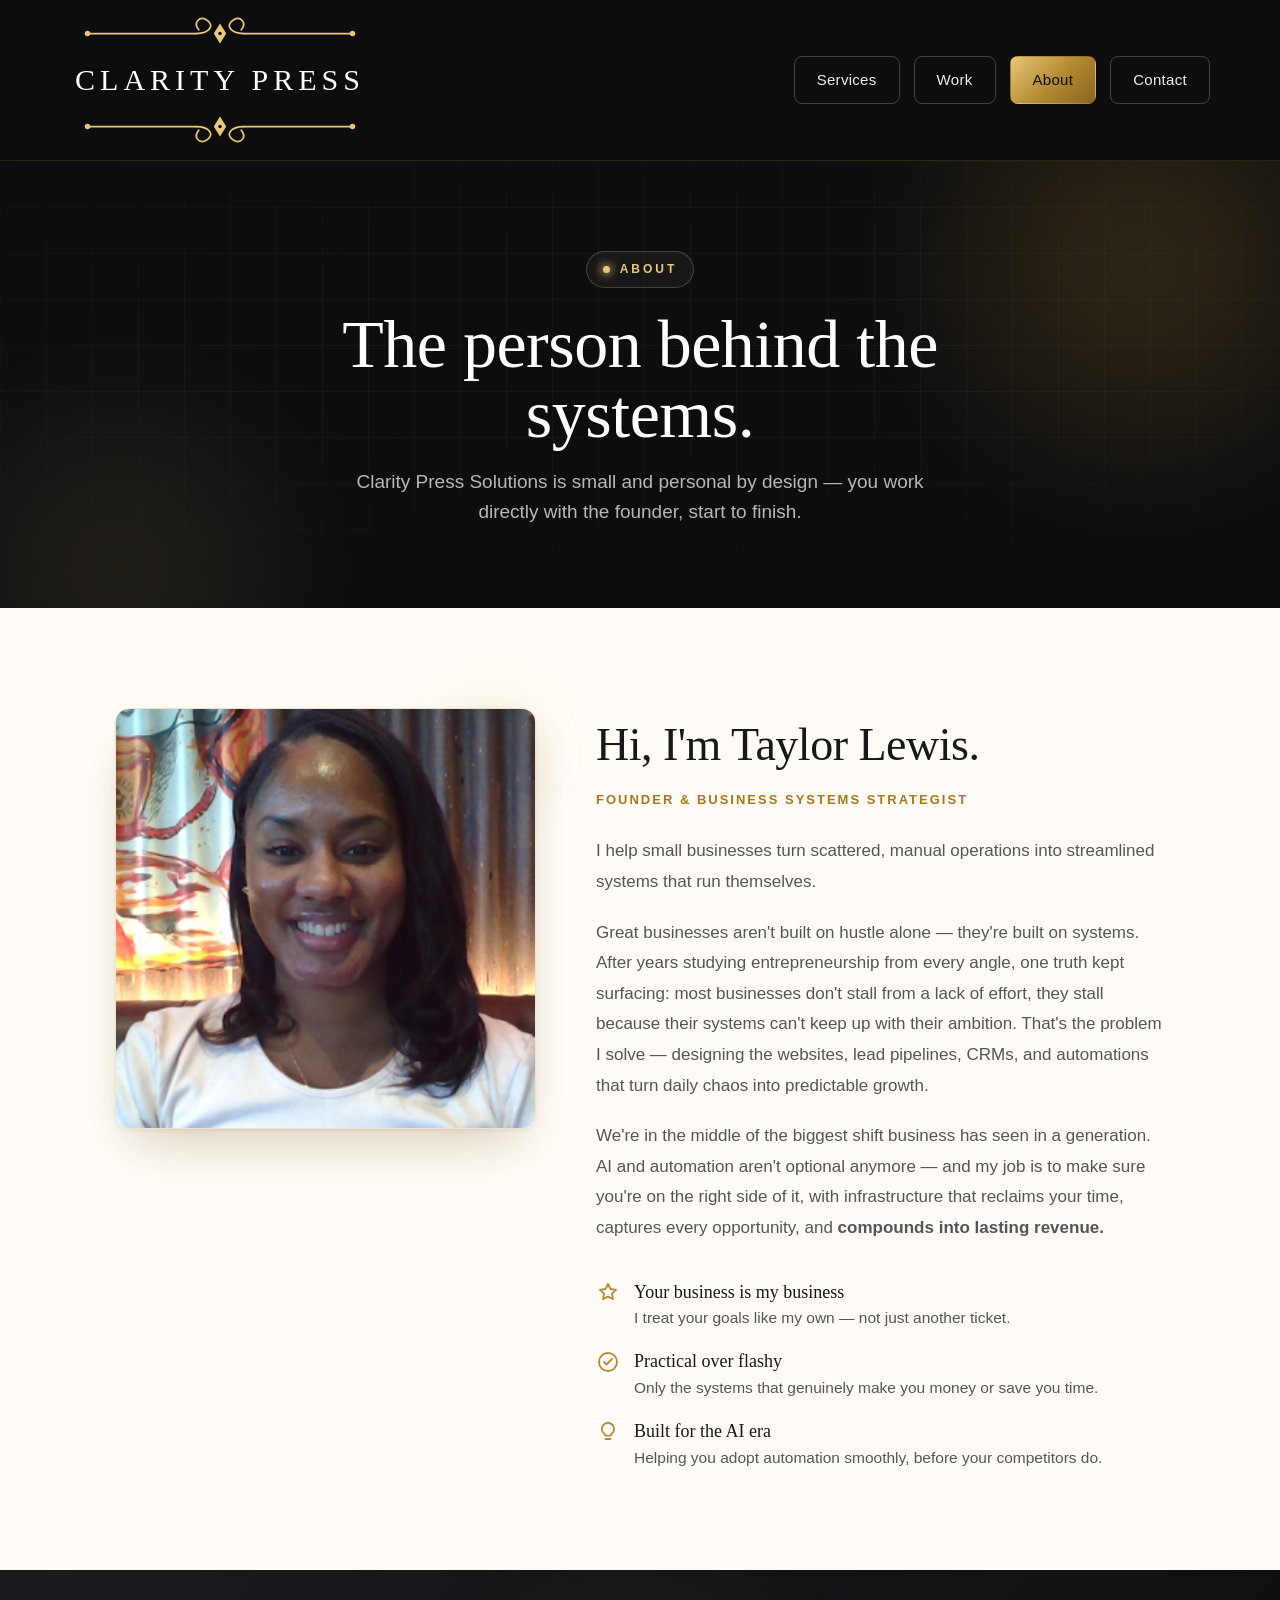
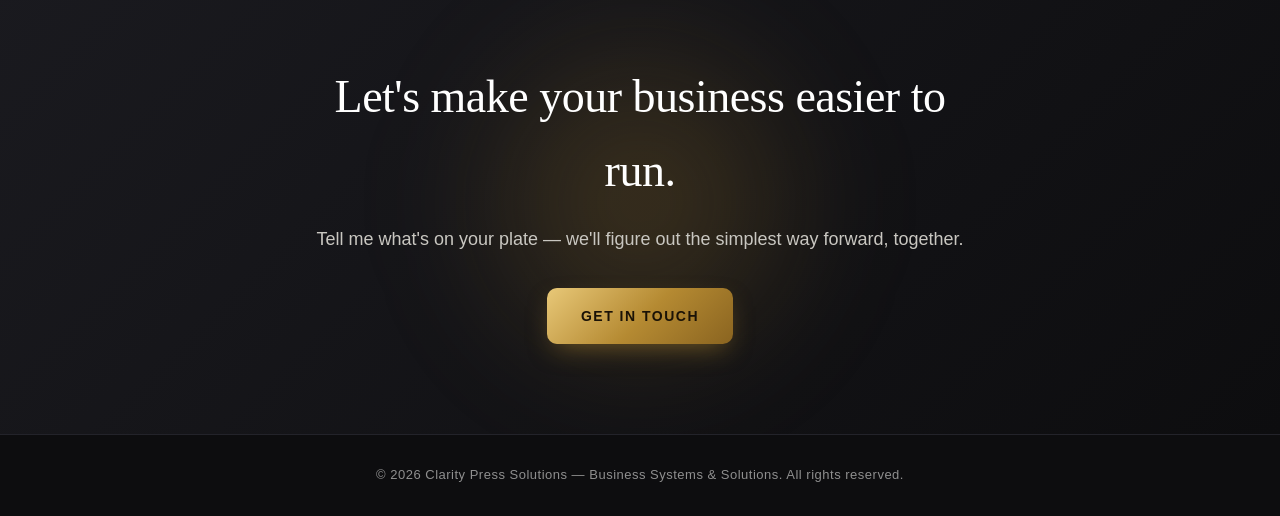
==== about.html @ 138ec434 "Polish About bio closing line Co-Authored-By: Claude Opus 4.8 <noreply@anthropic.com> Claude-Session" ====
<!DOCTYPE html>
<html lang="en">
<head>
  <meta charset="UTF-8">
  <meta name="viewport" content="width=device-width, initial-scale=1.0">

  <title>About | Clarity Press Solutions</title>
  <meta name="description" content="Meet Taylor Lewis, founder of Clarity Press Solutions — helping small businesses grow, get organized, and use automation and AI to make more money.">

  <meta property="og:type" content="profile">
  <meta property="og:title" content="About | Clarity Press Solutions">
  <meta property="og:description" content="Meet Taylor Lewis, founder of Clarity Press Solutions.">
  <meta property="og:image" content="taylor.jpg">

  <link rel="icon" href="data:image/svg+xml,<svg xmlns='http://www.w3.org/2000/svg' viewBox='0 0 32 32'><rect width='32' height='32' rx='6' fill='%230d0d0f'/><text x='16' y='23' font-family='Georgia' font-size='20' fill='%23E8C878' text-anchor='middle'>C</text></svg>">

  <link rel="stylesheet" href="styles.css">
</head>

<body>

  <div class="nav-wrap" id="navWrap">
    <nav>
      <a class="brand" href="index.html" aria-label="Clarity Press Solutions home" style="text-decoration:none">
        <svg class="flourish" viewBox="0 -3 240 28" xmlns="http://www.w3.org/2000/svg" fill="none" aria-hidden="true">
          <g stroke="#E8C878" stroke-width="1.4" stroke-linecap="round"><path d="M14 11 C 48 11, 80 11, 101 11"/><path d="M101 11 c 11 0, 15 -7, 8 -11 c -5 -3, -11 2, -6 8"/><path d="M226 11 C 192 11, 160 11, 139 11"/><path d="M139 11 c -11 0, -15 -7, -8 -11 c 5 -3, 11 2, 6 8"/></g>
          <circle cx="14" cy="11" r="2.2" fill="#E8C878"/><circle cx="226" cy="11" r="2.2" fill="#E8C878"/><path d="M120 3 L 125 11 L 120 19 L 115 11 Z" fill="#E8C878"/><circle cx="120" cy="11" r="1.4" fill="#0d0d0f"/>
        </svg>
        <span class="brand-text">CLARITY PRESS</span>
        <svg class="flourish flourish-bottom" viewBox="0 -3 240 28" xmlns="http://www.w3.org/2000/svg" fill="none" aria-hidden="true">
          <g stroke="#E8C878" stroke-width="1.4" stroke-linecap="round"><path d="M14 11 C 48 11, 80 11, 101 11"/><path d="M101 11 c 11 0, 15 -7, 8 -11 c -5 -3, -11 2, -6 8"/><path d="M226 11 C 192 11, 160 11, 139 11"/><path d="M139 11 c -11 0, -15 -7, -8 -11 c 5 -3, 11 2, 6 8"/></g>
          <circle cx="14" cy="11" r="2.2" fill="#E8C878"/><circle cx="226" cy="11" r="2.2" fill="#E8C878"/><path d="M120 3 L 125 11 L 120 19 L 115 11 Z" fill="#E8C878"/><circle cx="120" cy="11" r="1.4" fill="#0d0d0f"/>
        </svg>
      </a>
      <div class="nav-links">
        <a href="services.html">Services</a>
        <a href="work.html">Work</a>
        <a href="about.html" class="active">About</a>
        <a href="contact.html">Contact</a>
      </div>
    </nav>
  </div>

  <main>

    <header class="page-header">
      <div class="hero-bg" aria-hidden="true"></div>
      <div class="hero-grid-overlay" aria-hidden="true"></div>
      <div class="page-header-inner">
        <div class="eyebrow"><span class="dot"></span> ABOUT</div>
        <h1>The person behind the systems.</h1>
        <p>Clarity Press Solutions is small and personal by design &mdash; you work directly with the founder, start to finish.</p>
      </div>
    </header>

    <section class="about">
      <div class="about-inner">

        <div class="about-photo-wrap reveal">
          <img class="about-photo" src="taylor.jpg" alt="Taylor Lewis, founder of Clarity Press Solutions">
        </div>

        <div class="about-body reveal">
          <h2>Hi, I'm Taylor Lewis.</h2>
          <span class="about-role">Founder &amp; Business Systems Strategist</span>

          <p>
            I help small businesses turn scattered, manual operations into
            streamlined systems that run themselves.
          </p>

          <p>
            Great businesses aren't built on hustle alone &mdash; they're built on
            systems. After years studying entrepreneurship from every angle, one truth
            kept surfacing: most businesses don't stall from a lack of effort, they
            stall because their systems can't keep up with their ambition. That's the
            problem I solve &mdash; designing the websites, lead pipelines, CRMs, and
            automations that turn daily chaos into predictable growth.
          </p>

          <p>
            We're in the middle of the biggest shift business has seen in a generation.
            AI and automation aren't optional anymore &mdash; and my job is to make sure
            you're on the right side of it, with infrastructure that reclaims your time,
            captures every opportunity, and <strong>compounds into lasting revenue.</strong>
          </p>

          <div class="about-values">
            <div class="about-value">
              <svg viewBox="0 0 24 24" fill="none" stroke="#B58A32" stroke-width="1.8" stroke-linecap="round" stroke-linejoin="round" aria-hidden="true"><path d="M12 3 l2.5 5 5.5 0.8 -4 3.9 1 5.5 -5-2.6 -5 2.6 1 -5.5 -4 -3.9 5.5 -0.8 z"/></svg>
              <div><b>Your business is my business</b><span>I treat your goals like my own &mdash; not just another ticket.</span></div>
            </div>
            <div class="about-value">
              <svg viewBox="0 0 24 24" fill="none" stroke="#B58A32" stroke-width="1.8" stroke-linecap="round" stroke-linejoin="round" aria-hidden="true"><circle cx="12" cy="12" r="9"/><path d="M8 12 l2.5 2.5 L16 9"/></svg>
              <div><b>Practical over flashy</b><span>Only the systems that genuinely make you money or save you time.</span></div>
            </div>
            <div class="about-value">
              <svg viewBox="0 0 24 24" fill="none" stroke="#B58A32" stroke-width="1.8" stroke-linecap="round" stroke-linejoin="round" aria-hidden="true"><path d="M12 3 a6 6 0 0 1 3.6 10.8 c-0.6 0.5-0.9 1.1-0.9 1.8 h-5.4 c0-0.7-0.3-1.3-0.9-1.8 A6 6 0 0 1 12 3 z"/><line x1="9.5" y1="19" x2="14.5" y2="19"/></svg>
              <div><b>Built for the AI era</b><span>Helping you adopt automation smoothly, before your competitors do.</span></div>
            </div>
          </div>

        </div>

      </div>
    </section>

    <section class="cta-band">
      <div class="cta-band-inner reveal">
        <h2>Let's make your business easier to run.</h2>
        <p>Tell me what's on your plate &mdash; we'll figure out the simplest way forward, together.</p>
        <a class="button" href="contact.html">GET IN TOUCH</a>
      </div>
    </section>

  </main>

  <footer class="site-footer">
    <p>&copy; 2026 Clarity Press Solutions &mdash; Business Systems &amp; Solutions. All rights reserved.</p>
  </footer>

  <script src="script.js"></script>

</body>
</html>
---- styles.css ----
:root {
      --cream: #FFFCF7;
      --cream-2: #F7F3EA;
      --ink: #181818;
      --ink-soft: #555555;
      --gold: #B58A32;
      --gold-deep: #a97816;
      --gold-light: #E8C878;
      --gold-border: #DCCCA7;
      --dark: #0d0d0f;
      --dark-2: #141418;
      --grad-gold: linear-gradient(135deg, #E8C878 0%, #B58A32 52%, #8a6420 100%);
      --radius: 14px;
      --shadow-card: 0 1px 2px rgba(24,24,24,.04), 0 10px 30px -12px rgba(24,24,24,.14);
      --shadow-card-hover: 0 2px 4px rgba(24,24,24,.05), 0 26px 50px -18px rgba(120,90,25,.32);
    }

    * {
      margin: 0;
      padding: 0;
      box-sizing: border-box;
    }

    html {
      scroll-behavior: smooth;
    }

    body {
      font-family: Arial, Helvetica, sans-serif;
      background: var(--cream);
      color: var(--ink);
      line-height: 1.6;
      overflow-x: hidden;
    }

    /* ===== NAVIGATION (sticky glass) ===== */

    .nav-wrap {
      position: sticky;
      top: 0;
      z-index: 60;
      background: var(--dark);
      backdrop-filter: blur(16px) saturate(140%);
      -webkit-backdrop-filter: blur(16px) saturate(140%);
      border-bottom: 1px solid rgba(181, 138, 50, 0.18);
      transition: background 0.4s ease, box-shadow 0.4s ease, border-color 0.4s ease;
    }

    .nav-wrap.scrolled {
      background: rgba(11, 11, 13, 0.95);
      box-shadow: 0 10px 30px -12px rgba(0, 0, 0, 0.6);
      border-bottom-color: rgba(181, 138, 50, 0.32);
    }

    nav {
      display: flex;
      justify-content: space-between;
      align-items: center;
      max-width: 1200px;
      margin: auto;
      padding: 16px 30px;
    }

    .brand {
      display: flex;
      flex-direction: column;
      align-items: center;
      gap: 5px;
    }

    .brand-text {
      font-family: Georgia, serif;
      font-size: 30px;
      letter-spacing: 5px;
      font-weight: normal;
      white-space: nowrap;
      color: #ffffff;
    }

    .flourish {
      width: 100%;
      height: auto;
      display: block;
    }

    .flourish-bottom {
      transform: rotate(180deg);
    }

    .nav-links {
      display: flex;
      align-items: center;
      gap: 14px;
    }

    .nav-links a {
      color: #f0ede6;
      text-decoration: none;
      font-size: 15px;
      font-weight: 500;
      letter-spacing: 0.3px;
      padding: 11px 22px;
      border: 1px solid rgba(220, 204, 167, 0.28);
      border-radius: 8px;
      transition: color 0.3s ease, background 0.3s ease, border-color 0.3s ease, transform 0.3s ease;
    }

    .nav-links a:hover {
      color: var(--dark);
      background: var(--grad-gold);
      border-color: transparent;
      transform: translateY(-1px);
    }

    /* ===== BUTTONS ===== */

    .button {
      display: inline-block;
      background: var(--grad-gold);
      color: #1a1206;
      text-decoration: none;
      padding: 17px 34px;
      font-size: 14px;
      font-weight: 700;
      letter-spacing: 1.5px;
      border-radius: 10px;
      box-shadow: 0 10px 26px -8px rgba(181, 138, 50, 0.55);
      transition: transform 0.3s ease, box-shadow 0.3s ease, filter 0.3s ease;
    }

    .button:hover {
      transform: translateY(-3px);
      box-shadow: 0 18px 40px -10px rgba(181, 138, 50, 0.7);
      filter: brightness(1.05);
    }

    .button.ghost {
      background: transparent;
      color: #f0ede6;
      border: 1px solid rgba(220, 204, 167, 0.4);
      box-shadow: none;
    }

    .button.ghost:hover {
      background: rgba(220, 204, 167, 0.1);
      border-color: var(--gold-light);
      box-shadow: none;
    }

    /* ===== HERO (dark, dramatic) ===== */

    .hero {
      position: relative;
      background: var(--dark);
      color: #ffffff;
      overflow: hidden;
      padding: 90px 30px 110px;
    }

    .hero-bg {
      position: absolute;
      inset: 0;
      pointer-events: none;
      z-index: 0;
    }

    .hero-bg::before,
    .hero-bg::after {
      content: "";
      position: absolute;
      border-radius: 50%;
      filter: blur(70px);
      opacity: 0.5;
    }

    .hero-bg::before {
      width: 520px;
      height: 520px;
      top: -160px;
      right: -120px;
      background: radial-gradient(circle, rgba(181, 138, 50, 0.55), transparent 70%);
      animation: float1 14s ease-in-out infinite;
    }

    .hero-bg::after {
      width: 440px;
      height: 440px;
      bottom: -180px;
      left: -100px;
      background: radial-gradient(circle, rgba(232, 200, 120, 0.28), transparent 70%);
      animation: float2 18s ease-in-out infinite;
    }

    .hero-grid-overlay {
      position: absolute;
      inset: 0;
      background-image:
        linear-gradient(rgba(220, 204, 167, 0.045) 1px, transparent 1px),
        linear-gradient(90deg, rgba(220, 204, 167, 0.045) 1px, transparent 1px);
      background-size: 46px 46px;
      mask-image: radial-gradient(ellipse 80% 60% at 50% 40%, #000 40%, transparent 100%);
      -webkit-mask-image: radial-gradient(ellipse 80% 60% at 50% 40%, #000 40%, transparent 100%);
    }

    .hero-inner {
      position: relative;
      z-index: 1;
      max-width: 1200px;
      margin: auto;
      display: grid;
      grid-template-columns: 1.1fr 0.9fr;
      align-items: center;
      gap: 40px;
      min-height: 66vh;
    }

    .eyebrow {
      display: inline-flex;
      align-items: center;
      gap: 10px;
      color: var(--gold-light);
      font-size: 12px;
      font-weight: bold;
      letter-spacing: 3px;
      margin-bottom: 26px;
      padding: 8px 16px;
      border: 1px solid rgba(220, 204, 167, 0.25);
      border-radius: 100px;
      background: rgba(220, 204, 167, 0.05);
    }

    .eyebrow .dot {
      width: 7px;
      height: 7px;
      border-radius: 50%;
      background: var(--gold-light);
      box-shadow: 0 0 10px 2px rgba(232, 200, 120, 0.7);
    }

    h1 {
      font-family: Georgia, serif;
      font-size: clamp(46px, 6.4vw, 84px);
      font-weight: normal;
      line-height: 1.02;
      letter-spacing: -0.5px;
      margin-bottom: 26px;
    }

    .grad-text {
      background: linear-gradient(120deg, #F3E2B4 0%, #E8C878 40%, #B58A32 100%);
      -webkit-background-clip: text;
      background-clip: text;
      -webkit-text-fill-color: transparent;
      color: transparent;
    }

    .hero-text p {
      max-width: 560px;
      font-size: 19px;
      color: #b9b7b1;
      margin-bottom: 38px;
    }

    .hero-actions {
      display: flex;
      gap: 16px;
      flex-wrap: wrap;
    }

    /* Hero visual: connected systems graphic */

    .hero-visual {
      position: relative;
      display: flex;
      justify-content: center;
      align-items: center;
    }

    .hero-visual svg {
      width: 100%;
      max-width: 440px;
      height: auto;
      overflow: visible;
    }

    .hv-line {
      stroke: url(#lineGrad);
      stroke-width: 1.3;
      opacity: 0.5;
      stroke-dasharray: 5 6;
      animation: dash 3s linear infinite;
    }

    .hv-node {
      fill: #16151a;
      stroke: var(--gold);
      stroke-width: 1.6;
    }

    .hv-node-core {
      fill: url(#coreGrad);
      filter: drop-shadow(0 0 14px rgba(232, 200, 120, 0.55));
    }

    .hv-pulse {
      fill: var(--gold-light);
      transform-origin: center;
      animation: pulse 2.6s ease-in-out infinite;
    }

    .hv-pulse:nth-child(2) { animation-delay: 0.4s; }
    .hv-pulse:nth-child(3) { animation-delay: 0.9s; }
    .hv-pulse:nth-child(4) { animation-delay: 1.3s; }
    .hv-pulse:nth-child(5) { animation-delay: 1.8s; }
    .hv-pulse:nth-child(6) { animation-delay: 2.1s; }

    @keyframes pulse {
      0%, 100% { opacity: 0.35; }
      50% { opacity: 1; }
    }

    @keyframes dash {
      to { stroke-dashoffset: -22; }
    }

    @keyframes float1 {
      0%, 100% { transform: translate(0, 0); }
      50% { transform: translate(-30px, 30px); }
    }

    @keyframes float2 {
      0%, 100% { transform: translate(0, 0); }
      50% { transform: translate(30px, -24px); }
    }

    /* ===== SECTION SHELLS ===== */

    .section-label {
      display: inline-block;
      color: var(--gold-deep);
      font-size: 12px;
      font-weight: bold;
      letter-spacing: 3px;
      margin-bottom: 20px;
      padding-bottom: 6px;
      border-bottom: 2px solid var(--gold-border);
    }

    .services {
      background:
        radial-gradient(ellipse 60% 50% at 85% 0%, rgba(181, 138, 50, 0.06), transparent 60%),
        var(--cream-2);
      color: var(--ink);
      padding: 110px 30px;
    }

    .services-container {
      max-width: 1200px;
      margin: auto;
    }

    .services h2,
    .process h2 {
      max-width: 820px;
      font-family: Georgia, serif;
      font-size: clamp(36px, 5vw, 58px);
      font-weight: normal;
      line-height: 1.08;
      letter-spacing: -0.5px;
      margin-bottom: 24px;
    }

    .services-intro {
      max-width: 680px;
      color: #625E57;
      font-size: 18px;
      margin-bottom: 64px;
    }

    .services-grid {
      display: grid;
      grid-template-columns: repeat(3, 1fr);
      gap: 26px;
    }

    .service-card {
      position: relative;
      background: #ffffff;
      padding: 38px 32px;
      border-radius: var(--radius);
      border: 1px solid rgba(220, 204, 167, 0.5);
      box-shadow: var(--shadow-card);
      overflow: hidden;
      transition: transform 0.4s cubic-bezier(.2, .7, .2, 1), box-shadow 0.4s ease, border-color 0.4s ease;
    }

    .service-card::before {
      content: "";
      position: absolute;
      top: 0;
      left: 0;
      right: 0;
      height: 3px;
      background: var(--grad-gold);
      transform: scaleX(0);
      transform-origin: left;
      transition: transform 0.45s cubic-bezier(.2, .7, .2, 1);
    }

    .service-card:hover {
      transform: translateY(-8px);
      box-shadow: var(--shadow-card-hover);
      border-color: transparent;
    }

    .service-card:hover::before {
      transform: scaleX(1);
    }

    .icon-chip {
      display: inline-flex;
      align-items: center;
      justify-content: center;
      width: 58px;
      height: 58px;
      border-radius: 14px;
      background: linear-gradient(135deg, rgba(232, 200, 120, 0.22), rgba(181, 138, 50, 0.12));
      border: 1px solid rgba(181, 138, 50, 0.22);
      margin-bottom: 24px;
      transition: transform 0.4s ease;
    }

    .service-card:hover .icon-chip {
      transform: scale(1.08) rotate(-3deg);
    }

    .service-icon {
      display: block;
      width: 30px;
      height: 30px;
    }

    .service-card h3 {
      font-family: Georgia, serif;
      font-size: 24px;
      font-weight: normal;
      margin-bottom: 14px;
    }

    .service-card p {
      color: #625E57;
      font-size: 16px;
      line-height: 1.7;
    }

    .services-note {
      margin-top: 48px;
      color: var(--gold-deep);
      font-size: 17px;
      font-style: italic;
    }

    /* ===== FLIP CARDS ===== */

    .flip-card {
      display: block;
      width: 100%;
      padding: 0;
      border: none;
      background: transparent;
      font-family: inherit;
      text-align: left;
      cursor: pointer;
      perspective: 1600px;
      -webkit-tap-highlight-color: transparent;
    }

    .flip-inner {
      position: relative;
      width: 100%;
      min-height: 320px;
      transition: transform 0.6s cubic-bezier(.2, .7, .2, 1);
      transform-style: preserve-3d;
    }

    .flip-card.flipped .flip-inner {
      transform: rotateY(180deg);
    }

    .flip-face {
      position: absolute;
      inset: 0;
      display: flex;
      flex-direction: column;
      padding: 36px 30px;
      border-radius: var(--radius);
      border: 1px solid rgba(220, 204, 167, 0.5);
      box-shadow: var(--shadow-card);
      overflow: hidden;
      backface-visibility: hidden;
      -webkit-backface-visibility: hidden;
      transition: box-shadow 0.4s ease;
    }

    .flip-front {
      background: #ffffff;
    }

    .flip-front::before {
      content: "";
      position: absolute;
      top: 0;
      left: 0;
      right: 0;
      height: 3px;
      background: var(--grad-gold);
      transform: scaleX(0);
      transform-origin: left;
      transition: transform 0.45s cubic-bezier(.2, .7, .2, 1);
    }

    .flip-card:hover .flip-front,
    .flip-card:focus-visible .flip-front {
      box-shadow: var(--shadow-card-hover);
    }

    .flip-card:hover .flip-front::before,
    .flip-card:focus-visible .flip-front::before {
      transform: scaleX(1);
    }

    .flip-card:hover .icon-chip {
      transform: scale(1.08) rotate(-3deg);
    }

    .flip-back {
      background: linear-gradient(150deg, #1c1c22 0%, #0d0d0f 100%);
      border-color: rgba(220, 204, 167, 0.25);
      transform: rotateY(180deg);
      justify-content: flex-start;
      padding-top: 28px;
    }

    .flip-back::before {
      content: "";
      position: absolute;
      width: 240px;
      height: 240px;
      right: -70px;
      top: -90px;
      border-radius: 50%;
      background: radial-gradient(circle, rgba(181, 138, 50, 0.35), transparent 70%);
      filter: blur(40px);
      pointer-events: none;
    }

    .stat-figure {
      font-family: Georgia, serif;
      font-size: 28px;
      line-height: 1.1;
      background: var(--grad-gold);
      -webkit-background-clip: text;
      background-clip: text;
      -webkit-text-fill-color: transparent;
      color: transparent;
      margin-bottom: 12px;
      position: relative;
    }

    .flip-back h3 {
      font-family: Georgia, serif;
      font-size: 23px;
      font-weight: normal;
      color: var(--gold-light);
      margin-bottom: 14px;
      position: relative;
    }

    .flip-back p {
      color: #d8d6cf;
      font-size: 15.5px;
      line-height: 1.7;
      position: relative;
    }

    .flip-cue {
      margin-top: auto;
      padding-top: 20px;
      display: inline-flex;
      align-items: center;
      gap: 8px;
      font-size: 11px;
      font-weight: 700;
      letter-spacing: 1.5px;
      color: var(--gold-deep);
    }

    .flip-back .flip-cue {
      color: var(--gold-light);
      position: relative;
    }

    @media (prefers-reduced-motion: reduce) {
      .flip-inner { transition: none; }
    }

    /* ===== PROCESS ===== */

    .process {
      position: relative;
      background: var(--cream);
      color: #111111;
      padding: 110px 30px;
    }

    .process-container {
      max-width: 1200px;
      margin: auto;
    }

    .process h2 {
      margin-bottom: 70px;
    }

    .process-grid {
      display: grid;
      grid-template-columns: repeat(3, 1fr);
      gap: 30px;
    }

    .process-step {
      position: relative;
      background: #ffffff;
      border: 1px solid rgba(220, 204, 167, 0.5);
      border-radius: var(--radius);
      padding: 34px 30px;
      box-shadow: var(--shadow-card);
      transition: transform 0.4s cubic-bezier(.2, .7, .2, 1), box-shadow 0.4s ease;
    }

    .process-step:hover {
      transform: translateY(-6px);
      box-shadow: var(--shadow-card-hover);
    }

    .step-head {
      display: flex;
      align-items: center;
      justify-content: space-between;
      margin-bottom: 22px;
    }

    .step-icon-chip {
      display: inline-flex;
      align-items: center;
      justify-content: center;
      width: 50px;
      height: 50px;
      border-radius: 12px;
      background: linear-gradient(135deg, rgba(232, 200, 120, 0.22), rgba(181, 138, 50, 0.12));
      border: 1px solid rgba(181, 138, 50, 0.22);
    }

    .step-icon {
      width: 26px;
      height: 26px;
    }

    .step-number {
      font-family: Georgia, serif;
      font-size: 46px;
      line-height: 1;
      font-weight: normal;
      background: var(--grad-gold);
      -webkit-background-clip: text;
      background-clip: text;
      -webkit-text-fill-color: transparent;
      color: transparent;
      opacity: 0.9;
    }

    .process-step h3 {
      font-family: Georgia, serif;
      font-size: 24px;
      font-weight: normal;
      margin-bottom: 14px;
    }

    .process-step p {
      color: #555555;
      font-size: 16px;
      line-height: 1.75;
    }

    .process-closing {
      margin-top: 70px;
      padding: 46px 50px;
      border-radius: var(--radius);
      background: linear-gradient(135deg, #1a1a1f 0%, #0d0d0f 100%);
      color: #fff;
      font-family: Georgia, serif;
      font-size: clamp(26px, 3.4vw, 40px);
      line-height: 1.2;
      position: relative;
      overflow: hidden;
    }

    .process-closing::after {
      content: "";
      position: absolute;
      width: 300px;
      height: 300px;
      right: -80px;
      top: -120px;
      border-radius: 50%;
      background: radial-gradient(circle, rgba(181, 138, 50, 0.4), transparent 70%);
      filter: blur(50px);
    }

    .process-closing span {
      position: relative;
      z-index: 1;
    }

    /* ===== TRUST (dark) ===== */

    .trust {
      background: linear-gradient(180deg, var(--dark) 0%, var(--dark-2) 100%);
      color: #f2f0ea;
      padding: 100px 30px;
    }

    .trust-container {
      max-width: 1100px;
      margin: auto;
      text-align: center;
    }

    .trust > .trust-container > .section-label {
      color: var(--gold-light);
      border-bottom-color: rgba(220, 204, 167, 0.4);
    }

    .trust h2 {
      font-family: Georgia, serif;
      font-size: clamp(30px, 4vw, 46px);
      font-weight: normal;
      letter-spacing: -0.5px;
      margin: 14px auto 60px;
      max-width: 700px;
    }

    .trust-grid {
      display: grid;
      grid-template-columns: repeat(3, 1fr);
      gap: 24px;
      text-align: left;
    }

    .trust-item {
      background: rgba(255, 255, 255, 0.03);
      border: 1px solid rgba(220, 204, 167, 0.14);
      border-radius: var(--radius);
      padding: 34px 30px;
      display: flex;
      flex-direction: column;
      gap: 16px;
      transition: transform 0.4s ease, border-color 0.4s ease, background 0.4s ease;
    }

    .trust-item:hover {
      transform: translateY(-6px);
      border-color: rgba(232, 200, 120, 0.45);
      background: rgba(255, 255, 255, 0.05);
    }

    .trust-icon-chip {
      display: inline-flex;
      align-items: center;
      justify-content: center;
      width: 54px;
      height: 54px;
      border-radius: 13px;
      background: linear-gradient(135deg, rgba(232, 200, 120, 0.18), rgba(181, 138, 50, 0.08));
      border: 1px solid rgba(220, 204, 167, 0.22);
    }

    .trust-icon {
      width: 28px;
      height: 28px;
    }

    .trust-item h3 {
      font-family: Georgia, serif;
      font-size: 22px;
      font-weight: normal;
      color: #fff;
    }

    .trust-item p {
      color: #b0aea7;
      font-size: 16px;
      line-height: 1.7;
    }

    /* ===== CONTACT (dark, glow) ===== */

    .contact {
      position: relative;
      background: var(--dark-2);
      color: #ffffff;
      padding: 120px 30px;
      text-align: center;
      overflow: hidden;
    }

    .contact::before {
      content: "";
      position: absolute;
      width: 600px;
      height: 600px;
      left: 50%;
      top: 50%;
      transform: translate(-50%, -50%);
      background: radial-gradient(circle, rgba(181, 138, 50, 0.22), transparent 65%);
      filter: blur(40px);
      pointer-events: none;
    }

    .contact-container {
      position: relative;
      z-index: 1;
      max-width: 720px;
      margin: auto;
    }

    .contact h2 {
      font-family: Georgia, serif;
      font-size: clamp(34px, 5vw, 54px);
      font-weight: normal;
      letter-spacing: -0.5px;
      margin-bottom: 20px;
    }

    .contact p {
      color: #c9c7c1;
      font-size: 19px;
      margin-bottom: 40px;
    }

    .contact .button {
      font-size: 15px;
      padding: 20px 44px;
    }

    /* ===== FOOTER ===== */

    .site-footer {
      background: var(--dark);
      color: #8f8f8f;
      text-align: center;
      padding: 30px;
      font-size: 13px;
      letter-spacing: 0.5px;
      border-top: 1px solid #23232a;
    }

    /* ===== SCROLL REVEAL ===== */

    .reveal {
      opacity: 0;
      transform: translateY(30px);
      transition: opacity 0.8s cubic-bezier(.2, .7, .2, 1), transform 0.8s cubic-bezier(.2, .7, .2, 1);
      will-change: opacity, transform;
    }

    .reveal.visible {
      opacity: 1;
      transform: none;
    }

    .stagger > * {
      opacity: 0;
      transform: translateY(30px);
      transition: opacity 0.7s cubic-bezier(.2, .7, .2, 1), transform 0.7s cubic-bezier(.2, .7, .2, 1);
    }

    .stagger.visible > * {
      opacity: 1;
      transform: none;
    }

    .stagger.visible > *:nth-child(1) { transition-delay: 0.05s; }
    .stagger.visible > *:nth-child(2) { transition-delay: 0.13s; }
    .stagger.visible > *:nth-child(3) { transition-delay: 0.21s; }
    .stagger.visible > *:nth-child(4) { transition-delay: 0.29s; }
    .stagger.visible > *:nth-child(5) { transition-delay: 0.37s; }
    .stagger.visible > *:nth-child(6) { transition-delay: 0.45s; }

    /* ===== MOBILE ===== */

    @media (max-width: 860px) {
      .hero-inner {
        grid-template-columns: 1fr;
        min-height: auto;
        gap: 20px;
      }

      .hero-visual {
        order: -1;
        max-width: 340px;
        margin: 0 auto 10px;
      }

      .services-grid,
      .process-grid,
      .trust-grid {
        grid-template-columns: 1fr;
      }
    }

    @media (max-width: 700px) {
      nav {
        flex-direction: column;
        gap: 16px;
        padding: 16px 20px;
      }

      .brand-text {
        font-size: 26px;
        letter-spacing: 3px;
      }

      .nav-links {
        gap: 10px;
        flex-wrap: wrap;
        justify-content: center;
      }

      .nav-links a {
        font-size: 14px;
        padding: 9px 16px;
      }

      .hero {
        padding: 60px 22px 80px;
      }

      .hero-actions {
        justify-content: flex-start;
      }

      .services,
      .process,
      .trust {
        padding: 80px 22px;
      }

      .contact {
        padding: 90px 22px;
      }

      .process-closing {
        padding: 34px 28px;
      }
    }

    /* ===== REDUCED MOTION ===== */

    @media (prefers-reduced-motion: reduce) {
      html { scroll-behavior: auto; }
      .reveal, .stagger > * { opacity: 1 !important; transform: none !important; transition: none !important; }
      .hero-bg::before, .hero-bg::after,
      .hv-line, .hv-pulse { animation: none !important; }
      * { transition-duration: 0.01ms !important; }
    }

/* ===== MOBILE (continued from base) ===== */

@media (max-width: 700px) {
  nav {
    flex-direction: column;
    gap: 16px;
    padding: 16px 20px;
  }
  .brand-text { font-size: 26px; letter-spacing: 3px; }
  .nav-links { gap: 10px; flex-wrap: wrap; justify-content: center; }
  .nav-links a { font-size: 14px; padding: 9px 16px; }
  .hero { padding: 60px 22px 80px; }
  .hero-actions { justify-content: flex-start; }
  .services, .process, .trust { padding: 80px 22px; }
  .contact { padding: 90px 22px; }
  .process-closing { padding: 34px 28px; }
}

/* ===== SUBPAGE HEADER ===== */

.page-header {
  position: relative;
  background: var(--dark);
  color: #fff;
  overflow: hidden;
  padding: 90px 30px 80px;
  text-align: center;
}

.page-header .hero-bg { position: absolute; inset: 0; }
.page-header .hero-grid-overlay { position: absolute; inset: 0; }

.page-header-inner {
  position: relative;
  z-index: 1;
  max-width: 820px;
  margin: auto;
}

.page-header .eyebrow { margin-bottom: 22px; }

.page-header h1 {
  font-size: clamp(40px, 6vw, 68px);
  margin-bottom: 18px;
}

.page-header p {
  color: #b9b7b1;
  font-size: 19px;
  max-width: 620px;
  margin: 0 auto;
}

/* ===== NAV ACTIVE ===== */

.nav-links a.active {
  color: var(--dark);
  background: var(--grad-gold);
  border-color: transparent;
}

/* ===== CTA BAND ===== */

.cta-band {
  position: relative;
  background: linear-gradient(135deg, #1a1a1f 0%, #0d0d0f 100%);
  color: #fff;
  text-align: center;
  padding: 90px 30px;
  overflow: hidden;
}

.cta-band::after {
  content: "";
  position: absolute;
  width: 460px; height: 460px;
  left: 50%; top: 50%;
  transform: translate(-50%, -50%);
  background: radial-gradient(circle, rgba(181,138,50,0.28), transparent 65%);
  filter: blur(50px);
  pointer-events: none;
}

.cta-band-inner { position: relative; z-index: 1; max-width: 680px; margin: auto; }

.cta-band h2 {
  font-family: Georgia, serif;
  font-size: clamp(30px, 4vw, 46px);
  font-weight: normal;
  letter-spacing: -0.5px;
  margin-bottom: 18px;
}

.cta-band p { color: #c9c7c1; font-size: 18px; margin-bottom: 34px; }

/* ===== ABOUT / FOUNDER ===== */

.about {
  background: var(--cream);
  padding: 100px 30px;
}

.about-inner {
  max-width: 1050px;
  margin: auto;
  display: grid;
  grid-template-columns: 0.85fr 1.15fr;
  gap: 60px;
  align-items: start;
}

.about-photo-wrap {
  position: relative;
}

.about-photo {
  width: 100%;
  border-radius: var(--radius);
  display: block;
  box-shadow: var(--shadow-card-hover);
  border: 1px solid rgba(220,204,167,0.5);
}

.about-photo-wrap::before {
  content: "";
  position: absolute;
  inset: -14px -14px auto auto;
  width: 120px; height: 120px;
  border-radius: 50%;
  background: radial-gradient(circle, rgba(181,138,50,0.35), transparent 70%);
  filter: blur(30px);
  z-index: -1;
}

.about-body h2 {
  font-family: Georgia, serif;
  font-size: clamp(30px, 4vw, 46px);
  font-weight: normal;
  letter-spacing: -0.5px;
  margin-bottom: 8px;
}

.about-role {
  color: var(--gold-deep);
  font-weight: bold;
  font-size: 13px;
  letter-spacing: 2px;
  text-transform: uppercase;
  margin-bottom: 26px;
  display: block;
}

.about-body p {
  color: var(--ink-soft);
  font-size: 17px;
  line-height: 1.8;
  margin-bottom: 20px;
}

.about-values {
  margin-top: 34px;
  display: grid;
  gap: 16px;
}

.about-value {
  display: flex;
  gap: 14px;
  align-items: flex-start;
}

.about-value svg { width: 24px; height: 24px; flex-shrink: 0; margin-top: 3px; }

.about-value b { font-family: Georgia, serif; font-weight: normal; font-size: 18px; }
.about-value span { color: var(--ink-soft); font-size: 15.5px; display: block; }

/* ===== WORK / CASE STUDY ===== */

.work {
  background: var(--cream-2);
  padding: 100px 30px;
}

.work-inner { max-width: 1100px; margin: auto; }

.case-card {
  background: #fff;
  border: 1px solid rgba(220,204,167,0.5);
  border-radius: var(--radius);
  box-shadow: var(--shadow-card);
  overflow: hidden;
}

.case-top {
  background: linear-gradient(135deg, #1a1a1f 0%, #0d0d0f 100%);
  color: #fff;
  padding: 44px 44px 40px;
  position: relative;
  overflow: hidden;
}

.case-top::after {
  content: "";
  position: absolute;
  width: 320px; height: 320px;
  right: -90px; top: -120px;
  border-radius: 50%;
  background: radial-gradient(circle, rgba(181,138,50,0.4), transparent 70%);
  filter: blur(50px);
}

.case-top-content { position: relative; z-index: 1; }

.case-kicker {
  color: var(--gold-light);
  font-size: 12px; font-weight: bold; letter-spacing: 3px;
  margin-bottom: 14px;
}

.case-top h2 {
  font-family: Georgia, serif;
  font-size: clamp(28px, 3.4vw, 40px);
  font-weight: normal;
  line-height: 1.12;
  margin-bottom: 14px;
  max-width: 640px;
}

.case-top p { color: #c9c7c1; font-size: 17px; max-width: 620px; }

.case-tags { display: flex; flex-wrap: wrap; gap: 10px; margin-top: 24px; }

.case-tag {
  font-size: 12px;
  letter-spacing: 0.5px;
  padding: 7px 14px;
  border-radius: 100px;
  border: 1px solid rgba(220,204,167,0.3);
  color: #e8dfce;
  background: rgba(220,204,167,0.06);
}

.case-body {
  display: grid;
  grid-template-columns: 1.5fr 1fr;
  gap: 40px;
  padding: 44px;
}

.case-narrative h3 {
  font-family: Georgia, serif;
  font-size: 22px;
  font-weight: normal;
  margin: 0 0 12px;
}

.case-narrative h3:not(:first-child) { margin-top: 28px; }

.case-narrative p { color: var(--ink-soft); font-size: 16px; line-height: 1.75; margin-bottom: 12px; }

.case-facts {
  background: var(--cream);
  border: 1px solid rgba(220,204,167,0.5);
  border-radius: var(--radius);
  padding: 28px;
  align-self: start;
}

.case-fact { padding: 14px 0; border-bottom: 1px solid rgba(220,204,167,0.5); }
.case-fact:last-of-type { border-bottom: none; }
.case-fact .label { display: block; font-size: 11px; font-weight: bold; letter-spacing: 1.5px; color: var(--gold-deep); margin-bottom: 5px; }
.case-fact .value { font-size: 15.5px; color: var(--ink); }

.case-facts .button { margin-top: 22px; width: 100%; text-align: center; }

.work-note { text-align: center; color: var(--ink-soft); font-size: 16px; margin-top: 44px; font-style: italic; }

/* ===== CONTACT FORM ===== */

.contact-page { background: var(--cream); padding: 90px 30px; }

.contact-grid {
  max-width: 1050px;
  margin: auto;
  display: grid;
  grid-template-columns: 1fr 1fr;
  gap: 50px;
  align-items: start;
}

.contact-intro h2 {
  font-family: Georgia, serif;
  font-size: clamp(28px, 3.6vw, 42px);
  font-weight: normal;
  letter-spacing: -0.5px;
  margin-bottom: 16px;
}

.contact-intro p { color: var(--ink-soft); font-size: 17px; line-height: 1.75; margin-bottom: 24px; }

.contact-detail { display: flex; align-items: center; gap: 12px; margin-bottom: 14px; color: var(--ink); font-size: 16px; }
.contact-detail svg { width: 22px; height: 22px; flex-shrink: 0; }
.contact-detail a { color: var(--gold-deep); text-decoration: none; font-weight: 600; }
.contact-detail a:hover { text-decoration: underline; }

.form-card {
  background: #fff;
  border: 1px solid rgba(220,204,167,0.5);
  border-radius: var(--radius);
  box-shadow: var(--shadow-card);
  padding: 36px;
}

.field { margin-bottom: 20px; }
.field label { display: block; font-size: 13px; font-weight: 700; letter-spacing: 0.5px; margin-bottom: 8px; color: var(--ink); }
.field input, .field textarea {
  width: 100%;
  padding: 13px 15px;
  border: 1px solid var(--gold-border);
  border-radius: 10px;
  font-family: inherit;
  font-size: 15px;
  color: var(--ink);
  background: var(--cream);
  transition: border-color 0.25s ease, box-shadow 0.25s ease;
}
.field input:focus, .field textarea:focus {
  outline: none;
  border-color: var(--gold);
  box-shadow: 0 0 0 3px rgba(181,138,50,0.15);
}
.field textarea { resize: vertical; min-height: 130px; }

.form-card .button { width: 100%; text-align: center; border: none; cursor: pointer; font-family: inherit; }

.form-hint { font-size: 13px; color: var(--ink-soft); margin-top: 14px; text-align: center; }

/* ===== FAQ ===== */

.faq { background: var(--cream-2); padding: 90px 30px; }
.faq-inner { max-width: 800px; margin: auto; }
.faq-inner > .section-label { display: block; text-align: center; margin: 0 auto 14px; width: fit-content; }
.faq h2 { font-family: Georgia, serif; font-size: clamp(28px, 4vw, 44px); font-weight: normal; text-align: center; margin-bottom: 44px; letter-spacing: -0.5px; }

.faq-item {
  background: #fff;
  border: 1px solid rgba(220,204,167,0.5);
  border-radius: 12px;
  margin-bottom: 14px;
  overflow: hidden;
}

.faq-q {
  width: 100%;
  text-align: left;
  background: none;
  border: none;
  font-family: inherit;
  font-size: 17px;
  font-weight: 600;
  color: var(--ink);
  padding: 22px 24px;
  cursor: pointer;
  display: flex;
  justify-content: space-between;
  align-items: center;
  gap: 16px;
}

.faq-q .plus { color: var(--gold); font-size: 24px; line-height: 1; transition: transform 0.3s ease; flex-shrink: 0; }
.faq-item.open .faq-q .plus { transform: rotate(45deg); }

.faq-a { max-height: 0; overflow: hidden; transition: max-height 0.35s ease; }
.faq-a p { padding: 0 24px 22px; color: var(--ink-soft); font-size: 16px; line-height: 1.75; }

/* ===== ABOUT/WORK/CONTACT MOBILE ===== */

@media (max-width: 860px) {
  .about-inner { grid-template-columns: 1fr; gap: 36px; }
  .about-photo { max-width: 340px; }
  .case-body { grid-template-columns: 1fr; gap: 30px; }
  .contact-grid { grid-template-columns: 1fr; gap: 36px; }
}

@media (max-width: 700px) {
  .about, .work, .contact-page, .faq, .cta-band { padding: 70px 22px; }
  .page-header { padding: 70px 22px 60px; }
  .case-top, .case-body { padding: 30px 26px; }
  .form-card { padding: 28px 22px; }
}

/* ===== REDUCED MOTION ===== */

@media (prefers-reduced-motion: reduce) {
  html { scroll-behavior: auto; }
  .reveal, .stagger > * { opacity: 1 !important; transform: none !important; transition: none !important; }
  .hero-bg::before, .hero-bg::after, .hv-line, .hv-pulse { animation: none !important; }
  .faq-a { transition: none !important; }
}
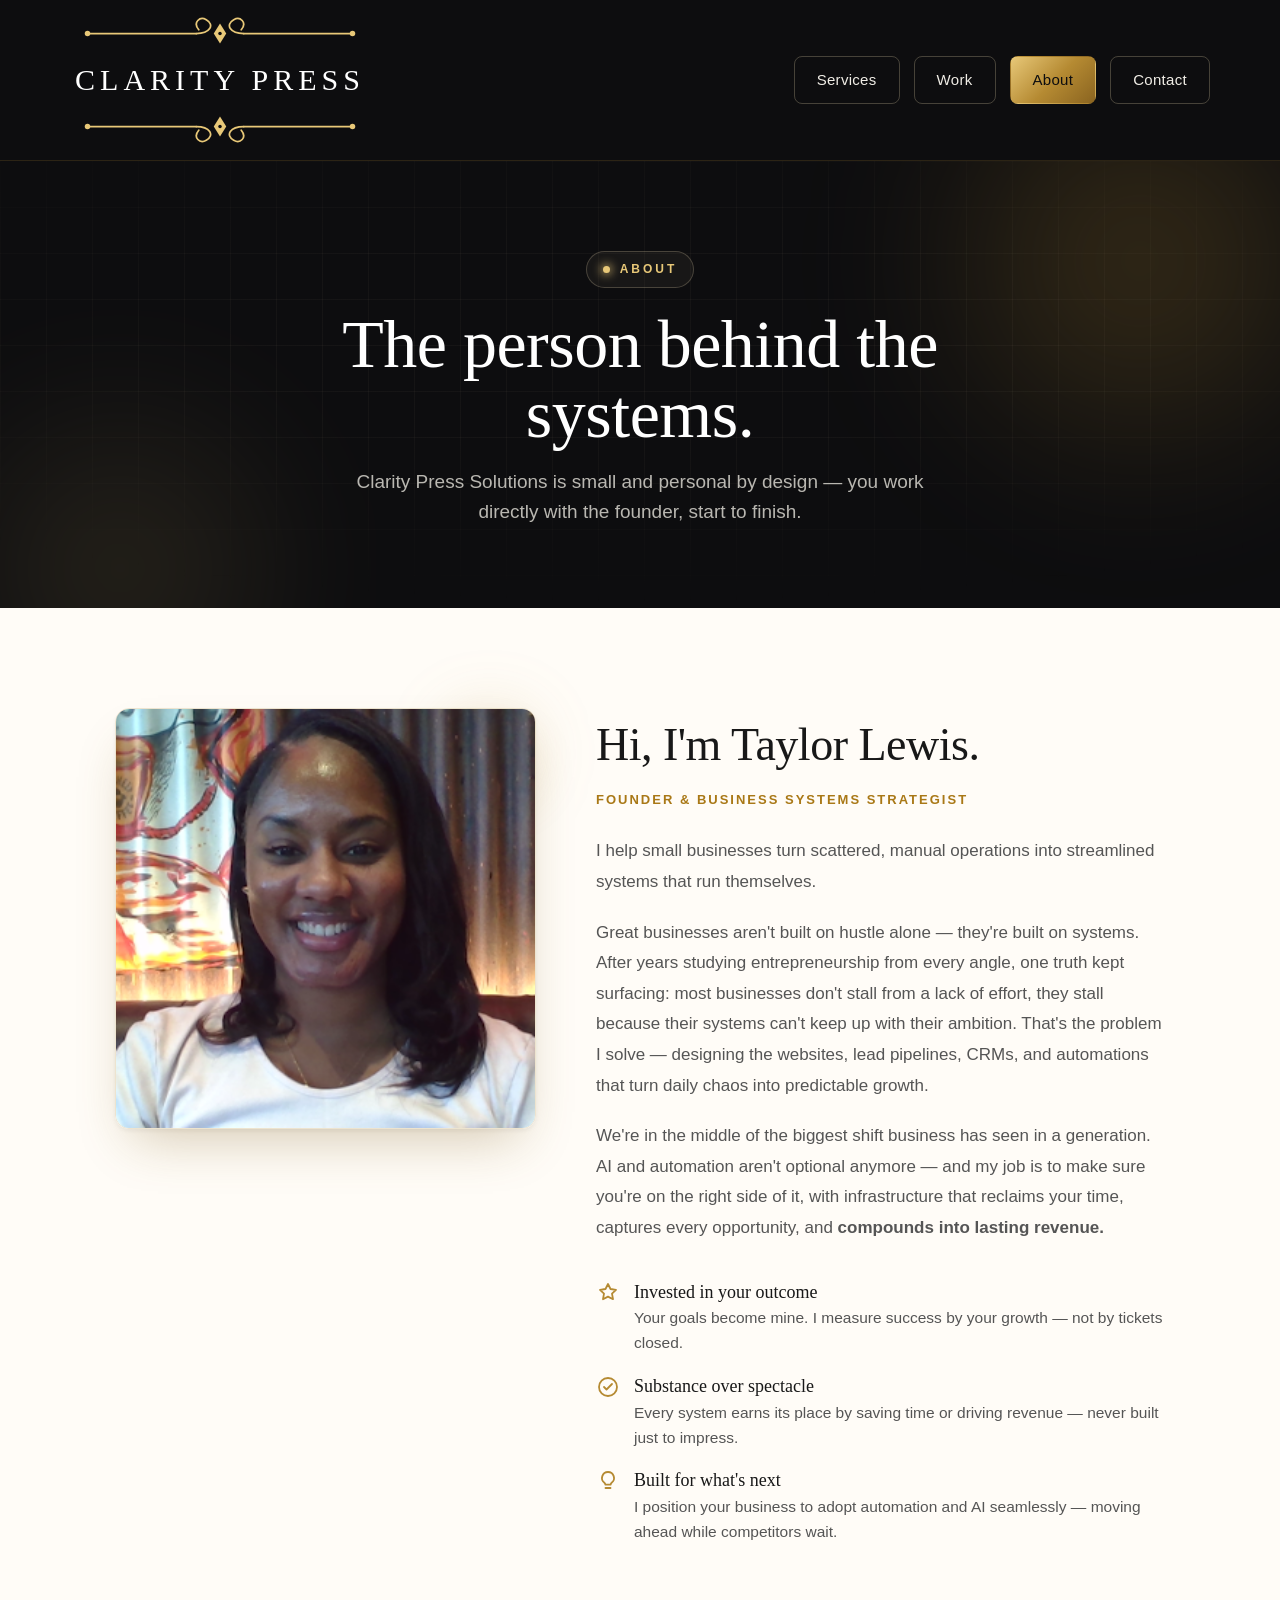
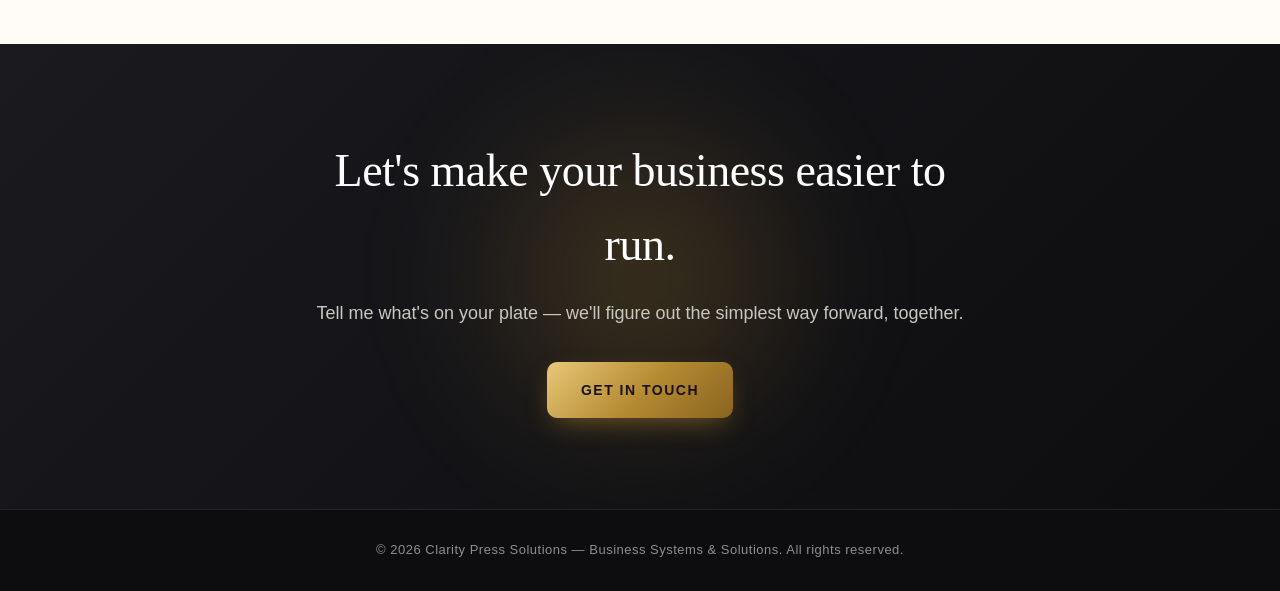
==== commit 7cd5f8a0: "Elevate About value props to match professional tone Co-Authored-By: Claude Opus 4.8 <noreply@anthro" ====
--- a/about.html
+++ b/about.html
@@ -88,15 +88,15 @@
           <div class="about-values">
             <div class="about-value">
               <svg viewBox="0 0 24 24" fill="none" stroke="#B58A32" stroke-width="1.8" stroke-linecap="round" stroke-linejoin="round" aria-hidden="true"><path d="M12 3 l2.5 5 5.5 0.8 -4 3.9 1 5.5 -5-2.6 -5 2.6 1 -5.5 -4 -3.9 5.5 -0.8 z"/></svg>
-              <div><b>Your business is my business</b><span>I treat your goals like my own &mdash; not just another ticket.</span></div>
+              <div><b>Invested in your outcome</b><span>Your goals become mine. I measure success by your growth &mdash; not by tickets closed.</span></div>
             </div>
             <div class="about-value">
               <svg viewBox="0 0 24 24" fill="none" stroke="#B58A32" stroke-width="1.8" stroke-linecap="round" stroke-linejoin="round" aria-hidden="true"><circle cx="12" cy="12" r="9"/><path d="M8 12 l2.5 2.5 L16 9"/></svg>
-              <div><b>Practical over flashy</b><span>Only the systems that genuinely make you money or save you time.</span></div>
+              <div><b>Substance over spectacle</b><span>Every system earns its place by saving time or driving revenue &mdash; never built just to impress.</span></div>
             </div>
             <div class="about-value">
               <svg viewBox="0 0 24 24" fill="none" stroke="#B58A32" stroke-width="1.8" stroke-linecap="round" stroke-linejoin="round" aria-hidden="true"><path d="M12 3 a6 6 0 0 1 3.6 10.8 c-0.6 0.5-0.9 1.1-0.9 1.8 h-5.4 c0-0.7-0.3-1.3-0.9-1.8 A6 6 0 0 1 12 3 z"/><line x1="9.5" y1="19" x2="14.5" y2="19"/></svg>
-              <div><b>Built for the AI era</b><span>Helping you adopt automation smoothly, before your competitors do.</span></div>
+              <div><b>Built for what's next</b><span>I position your business to adopt automation and AI seamlessly &mdash; moving ahead while competitors wait.</span></div>
             </div>
           </div>
 
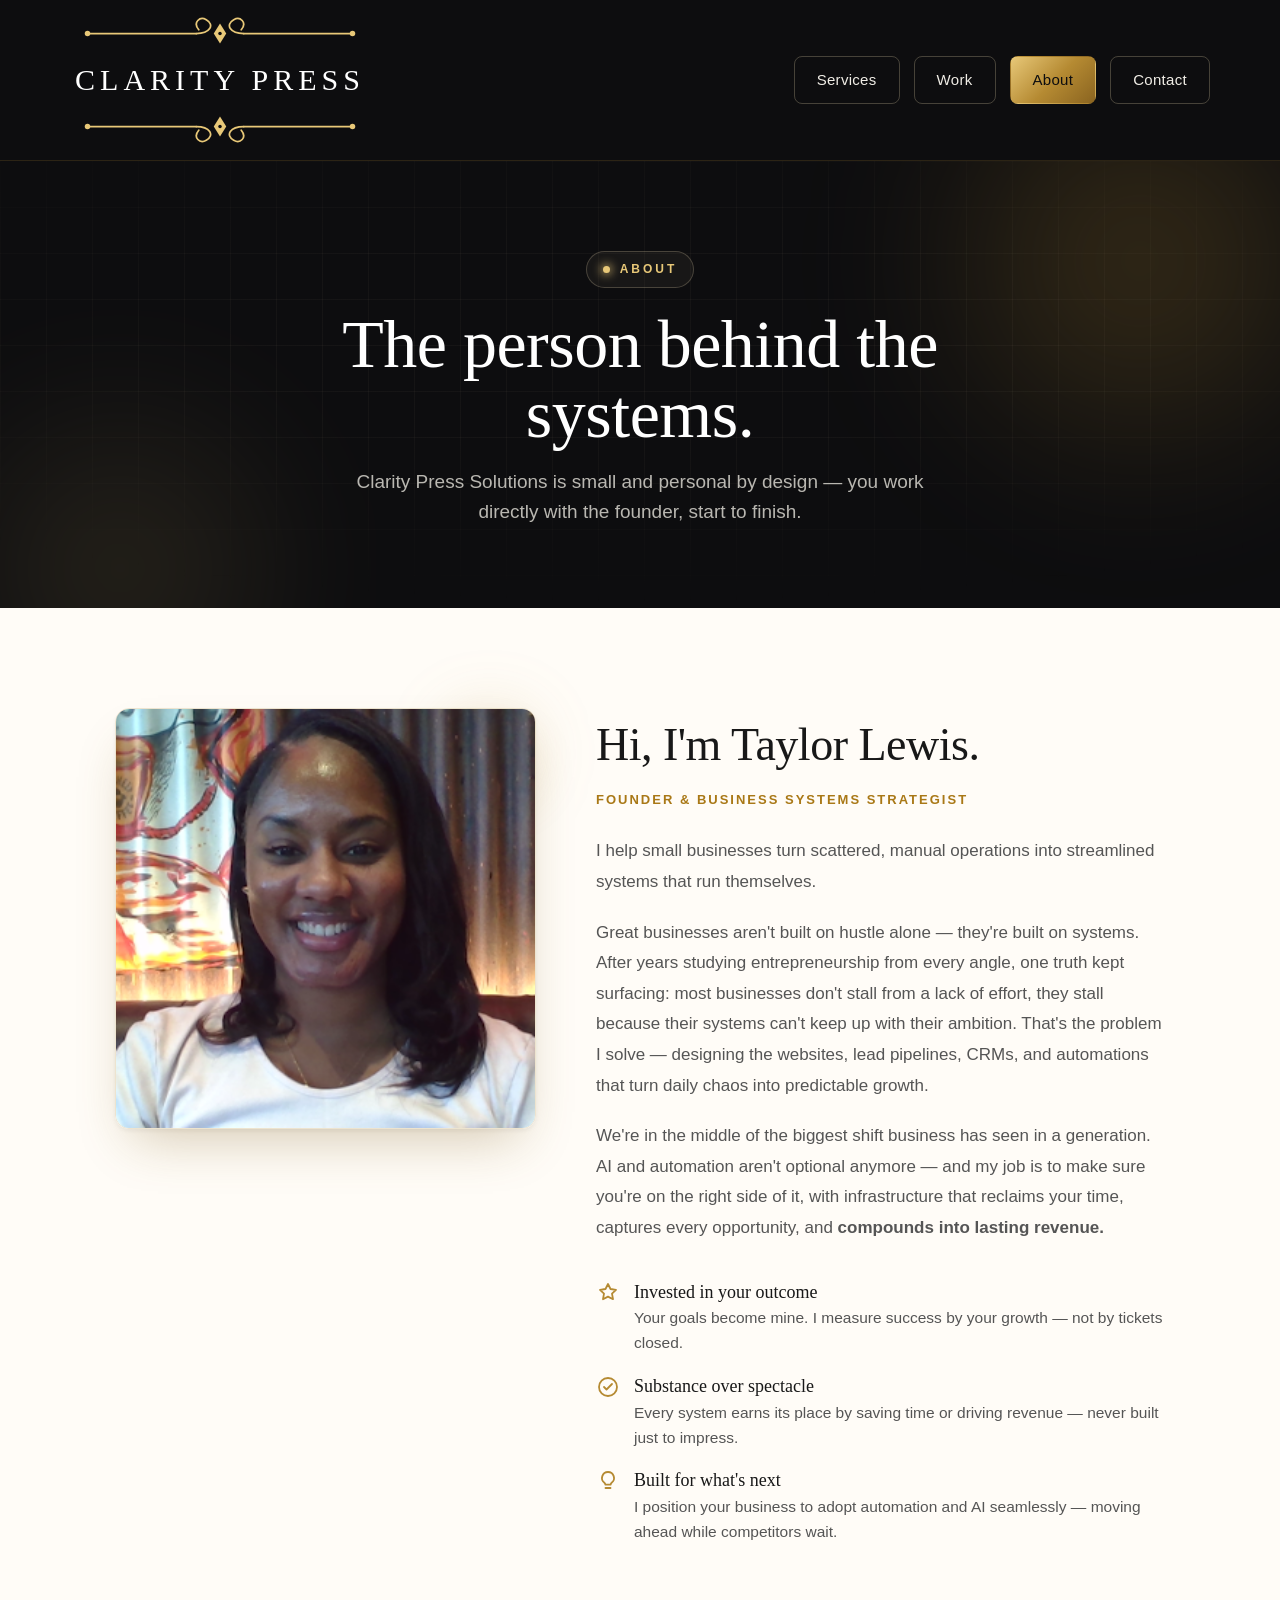
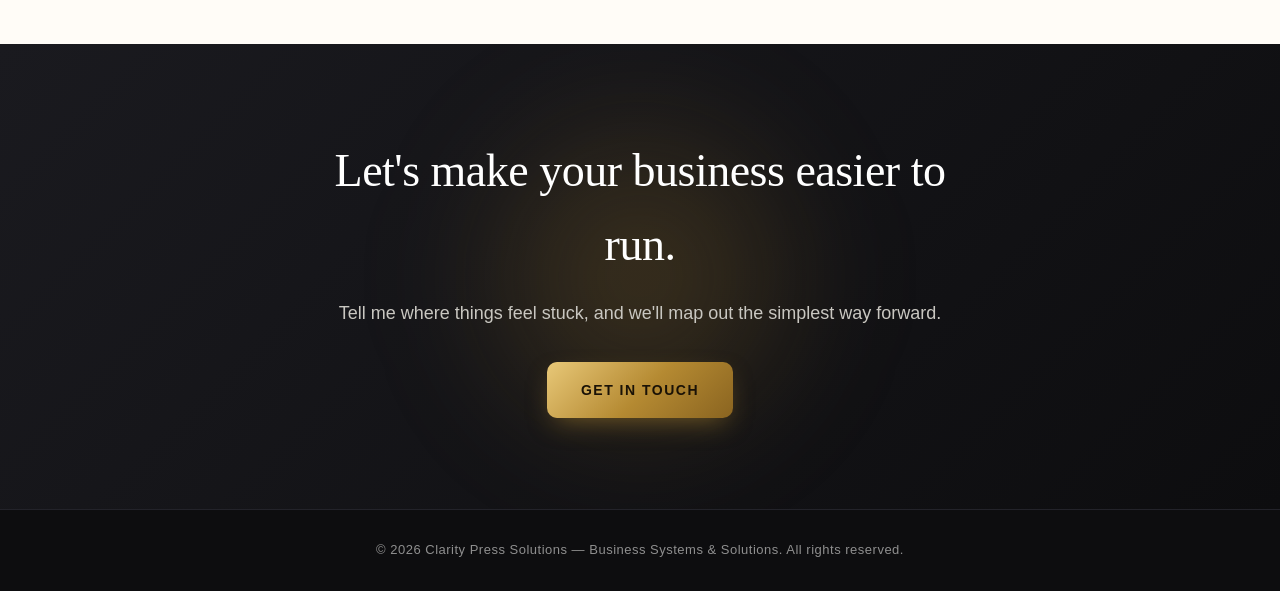
==== commit 31823886: "Remove redundant 'together' phrasing from CTA and FAQ Co-Authored-By: Claude Opus 4.8 <noreply@anthr" ====
--- a/about.html
+++ b/about.html
@@ -108,7 +108,7 @@
     <section class="cta-band">
       <div class="cta-band-inner reveal">
         <h2>Let's make your business easier to run.</h2>
-        <p>Tell me what's on your plate &mdash; we'll figure out the simplest way forward, together.</p>
+        <p>Tell me where things feel stuck, and we'll map out the simplest way forward.</p>
         <a class="button" href="contact.html">GET IN TOUCH</a>
       </div>
     </section>
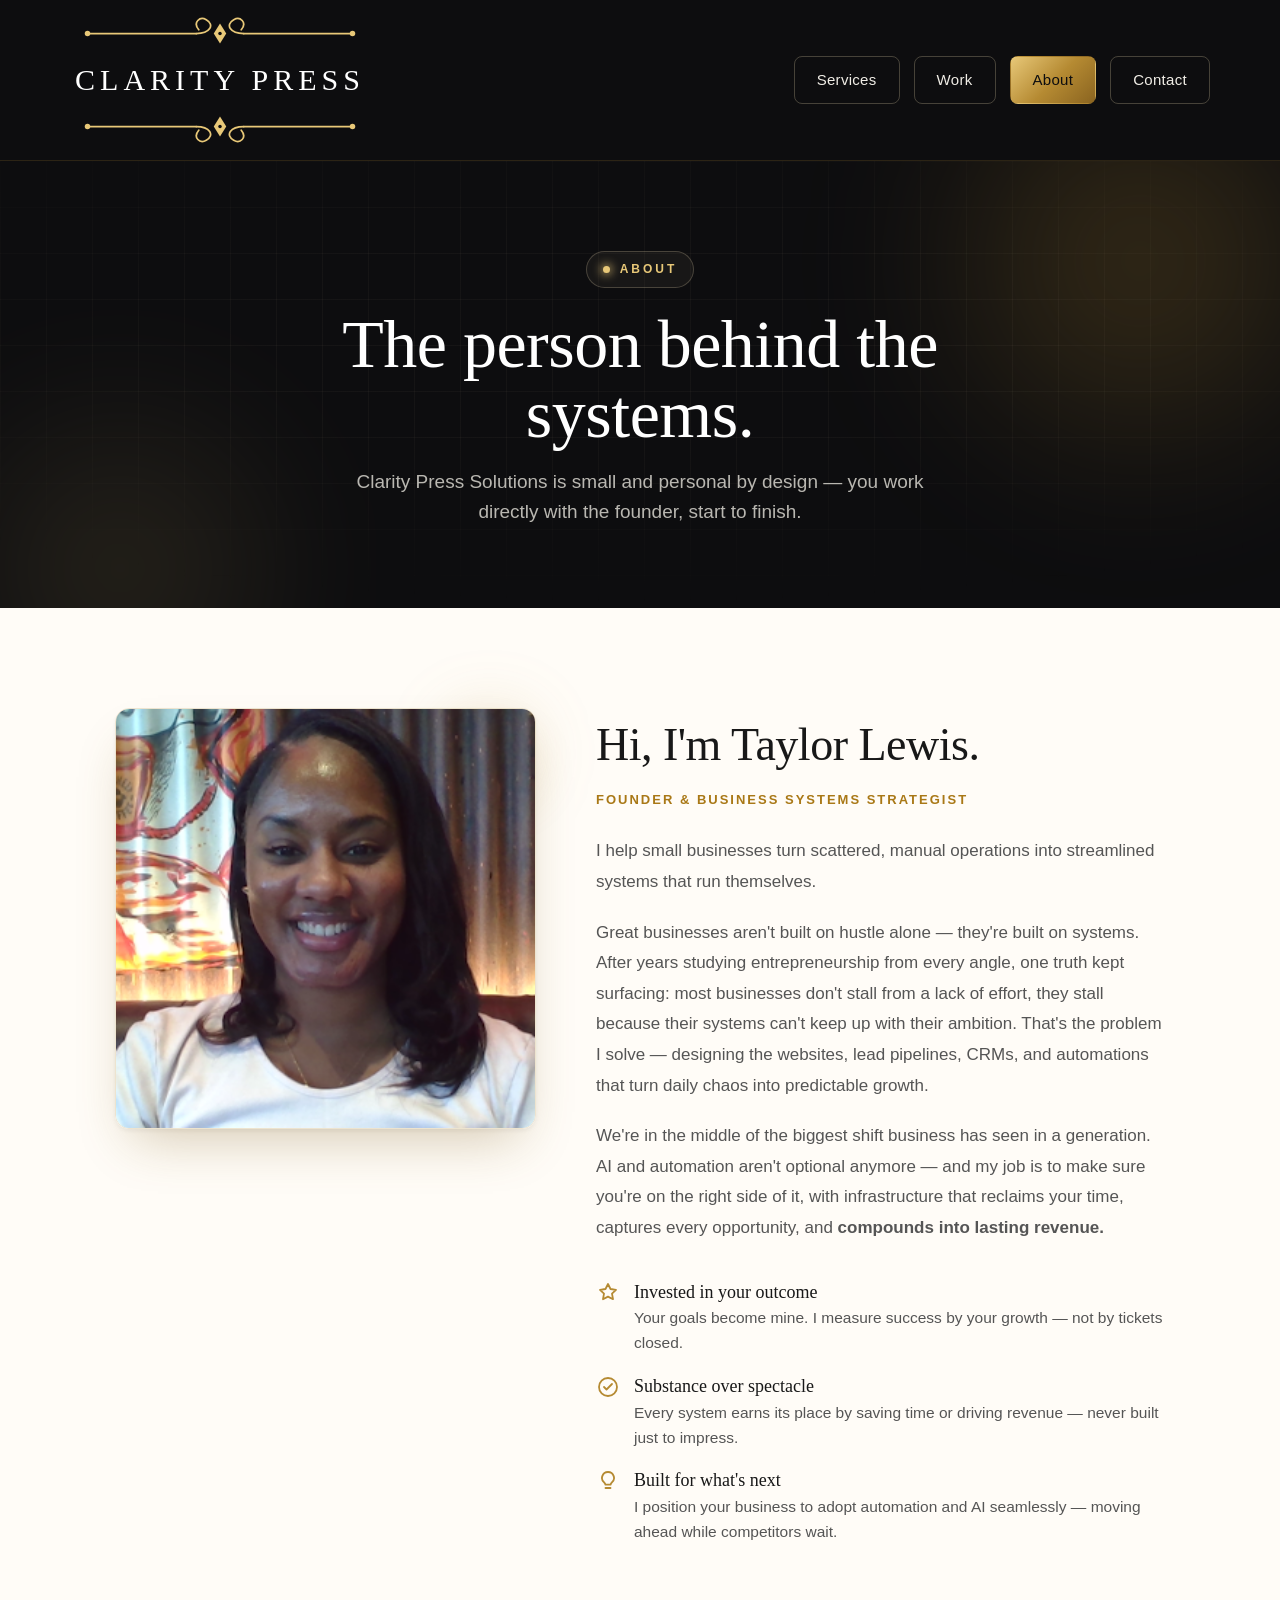
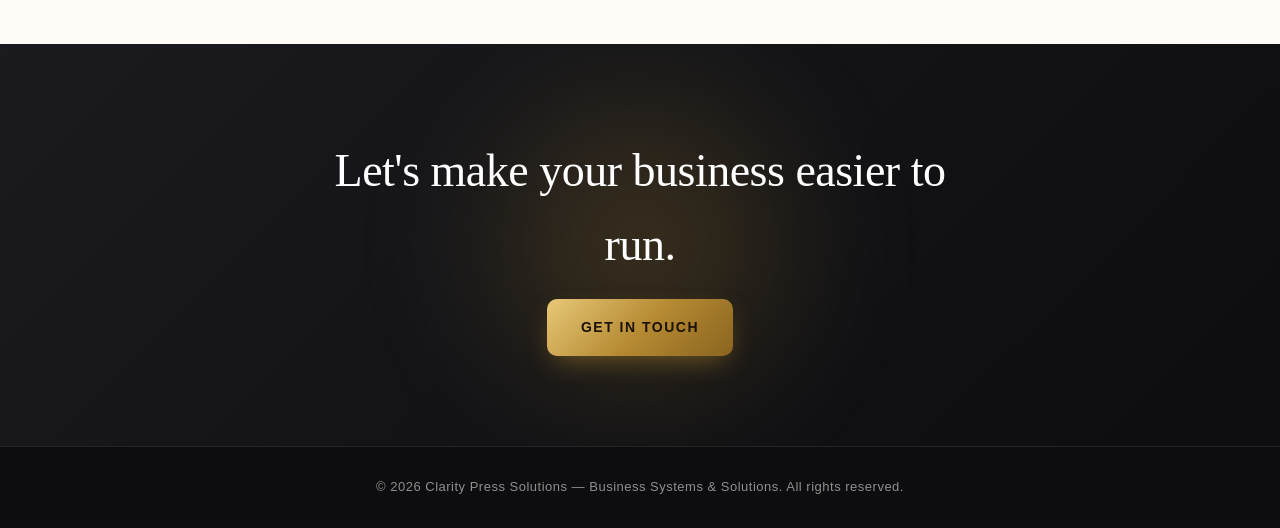
==== commit 8446f3a1: "Remove About CTA subline; restore FAQ wording Co-Authored-By: Claude Opus 4.8 <noreply@anthropic.com" ====
--- a/about.html
+++ b/about.html
@@ -108,7 +108,6 @@
     <section class="cta-band">
       <div class="cta-band-inner reveal">
         <h2>Let's make your business easier to run.</h2>
-        <p>Tell me where things feel stuck, and we'll map out the simplest way forward.</p>
         <a class="button" href="contact.html">GET IN TOUCH</a>
       </div>
     </section>
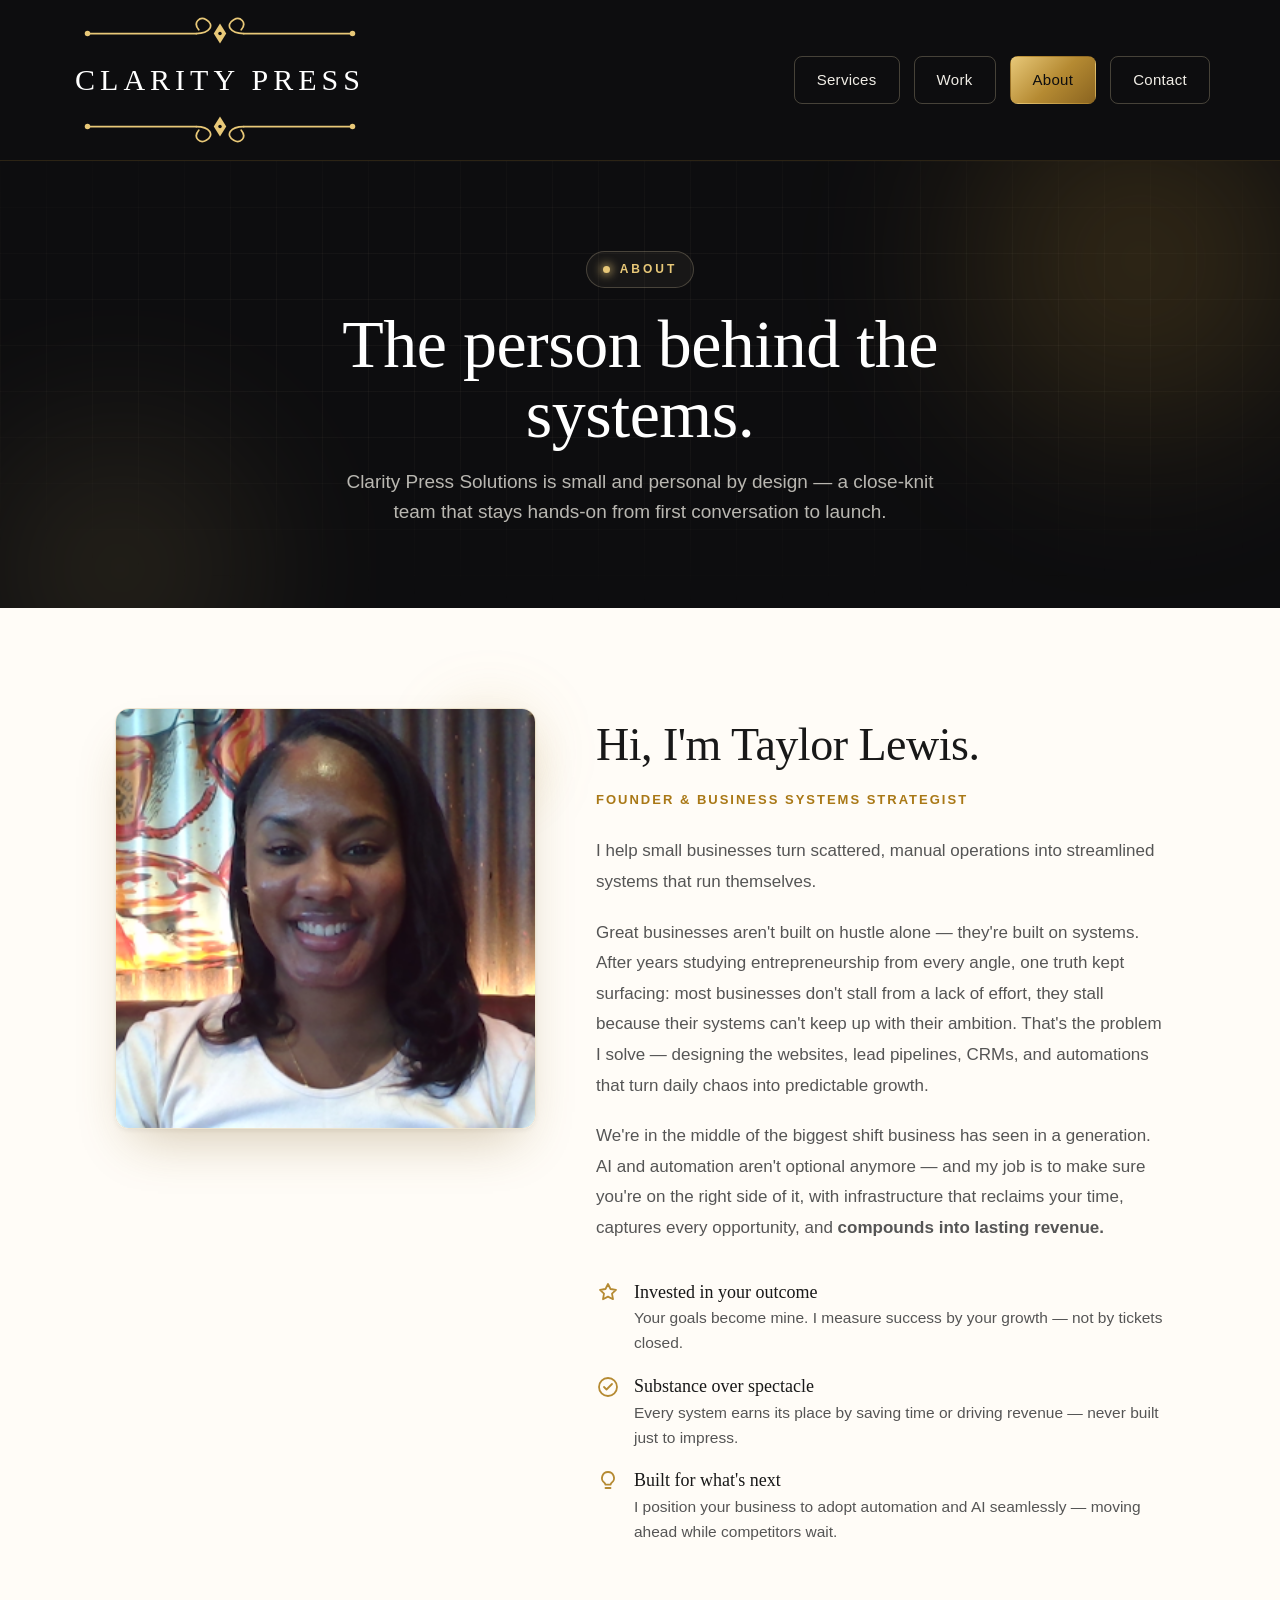
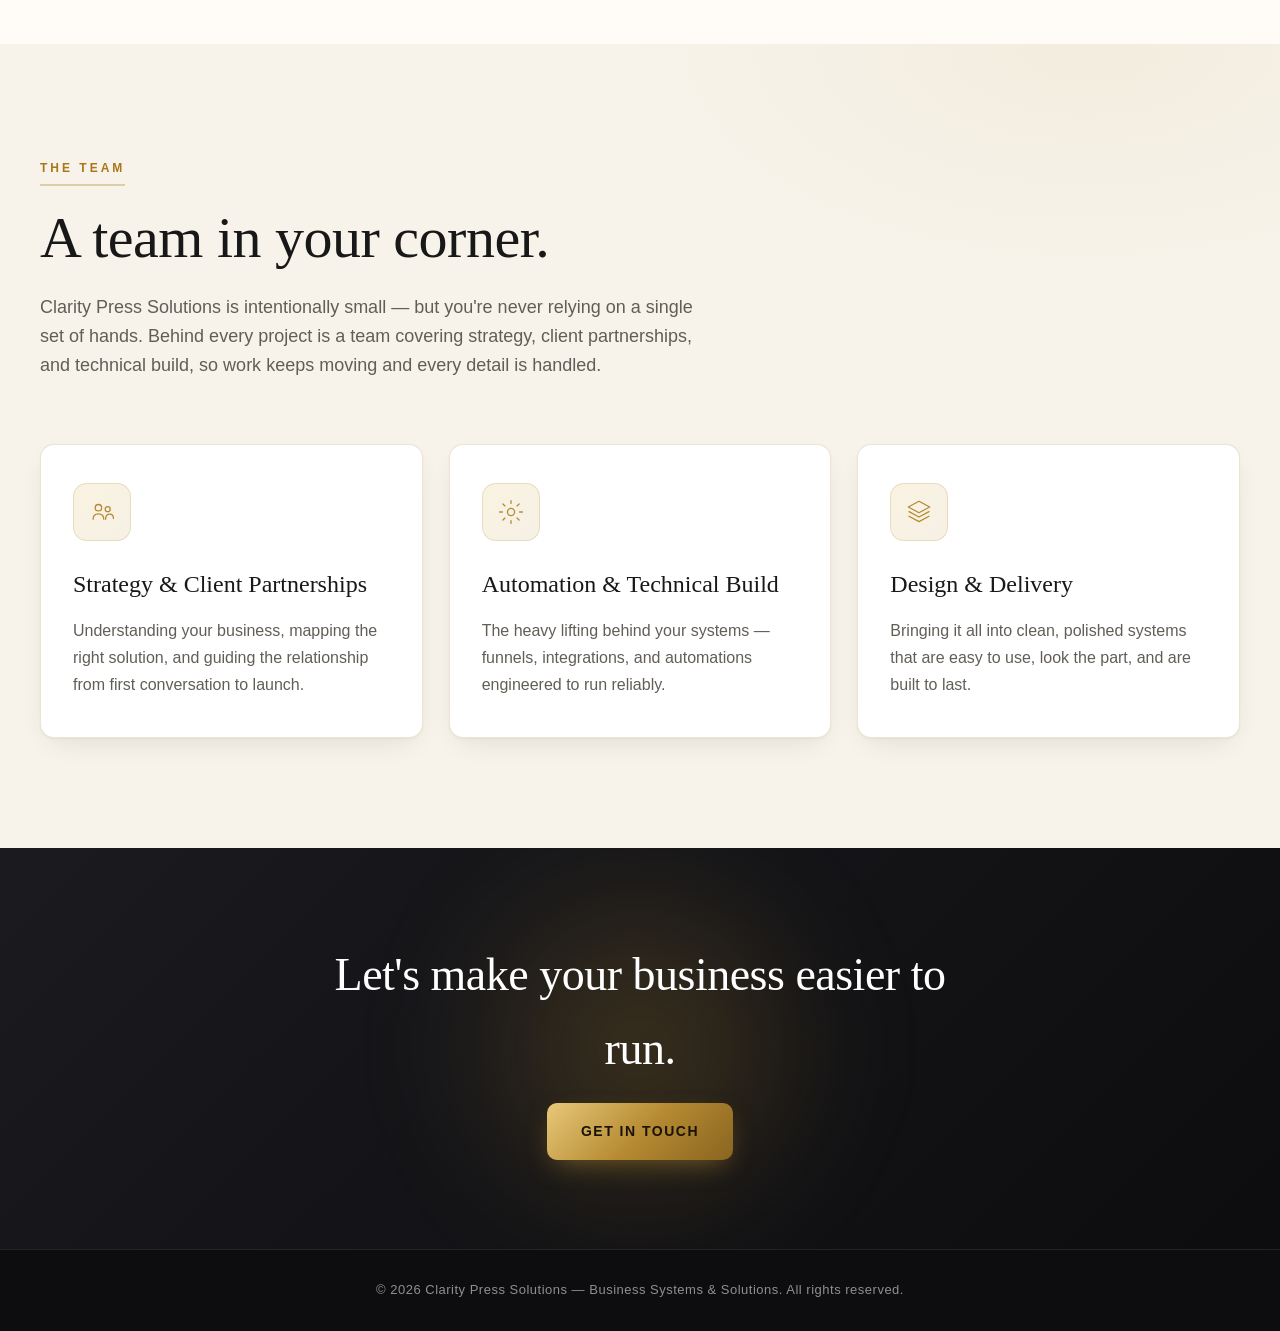
==== commit c745d5ad: "Add role-based team section to About page Co-Authored-By: Claude Opus 4.8 <noreply@anthropic.com> Cl" ====
--- a/about.html
+++ b/about.html
@@ -49,7 +49,7 @@
       <div class="page-header-inner">
         <div class="eyebrow"><span class="dot"></span> ABOUT</div>
         <h1>The person behind the systems.</h1>
-        <p>Clarity Press Solutions is small and personal by design &mdash; you work directly with the founder, start to finish.</p>
+        <p>Clarity Press Solutions is small and personal by design &mdash; a close-knit team that stays hands-on from first conversation to launch.</p>
       </div>
     </header>
 
@@ -105,6 +105,53 @@
       </div>
     </section>
 
+    <section class="services">
+      <div class="services-container">
+        <div class="section-label reveal">THE TEAM</div>
+        <h2 class="reveal">A team in your corner.</h2>
+        <p class="services-intro reveal">
+          Clarity Press Solutions is intentionally small &mdash; but you're never
+          relying on a single set of hands. Behind every project is a team covering
+          strategy, client partnerships, and technical build, so work keeps moving
+          and every detail is handled.
+        </p>
+
+        <div class="services-grid stagger">
+
+          <div class="service-card">
+            <span class="icon-chip">
+              <svg class="service-icon" viewBox="0 0 42 42" fill="none" stroke="#B58A32" stroke-width="1.8" stroke-linecap="round" stroke-linejoin="round" aria-hidden="true">
+                <circle cx="16" cy="15" r="4.5"/><path d="M8.5 31 c0 -5 3.5 -7.5 7.5 -7.5 s7.5 2.5 7.5 7.5"/><circle cx="29" cy="17" r="3.5"/><path d="M26 31 c0 -4 1.5 -7 6 -7 s5 3 5 6"/>
+              </svg>
+            </span>
+            <h3>Strategy &amp; Client Partnerships</h3>
+            <p>Understanding your business, mapping the right solution, and guiding the relationship from first conversation to launch.</p>
+          </div>
+
+          <div class="service-card">
+            <span class="icon-chip">
+              <svg class="service-icon" viewBox="0 0 42 42" fill="none" stroke="#B58A32" stroke-width="1.8" stroke-linecap="round" stroke-linejoin="round" aria-hidden="true">
+                <circle cx="21" cy="21" r="5"/><path d="M21 5 v4 M21 33 v4 M5 21 h4 M33 21 h4 M9.7 9.7 l2.8 2.8 M29.5 29.5 l2.8 2.8 M32.3 9.7 l-2.8 2.8 M12.5 29.5 l-2.8 2.8"/>
+              </svg>
+            </span>
+            <h3>Automation &amp; Technical Build</h3>
+            <p>The heavy lifting behind your systems &mdash; funnels, integrations, and automations engineered to run reliably.</p>
+          </div>
+
+          <div class="service-card">
+            <span class="icon-chip">
+              <svg class="service-icon" viewBox="0 0 42 42" fill="none" stroke="#B58A32" stroke-width="1.8" stroke-linecap="round" stroke-linejoin="round" aria-hidden="true">
+                <path d="M21 6 L36 14 L21 22 L6 14 Z"/><path d="M7 20.5 L21 28 L35 20.5"/><path d="M7 27 L21 34.5 L35 27"/>
+              </svg>
+            </span>
+            <h3>Design &amp; Delivery</h3>
+            <p>Bringing it all into clean, polished systems that are easy to use, look the part, and are built to last.</p>
+          </div>
+
+        </div>
+      </div>
+    </section>
+
     <section class="cta-band">
       <div class="cta-band-inner reveal">
         <h2>Let's make your business easier to run.</h2>
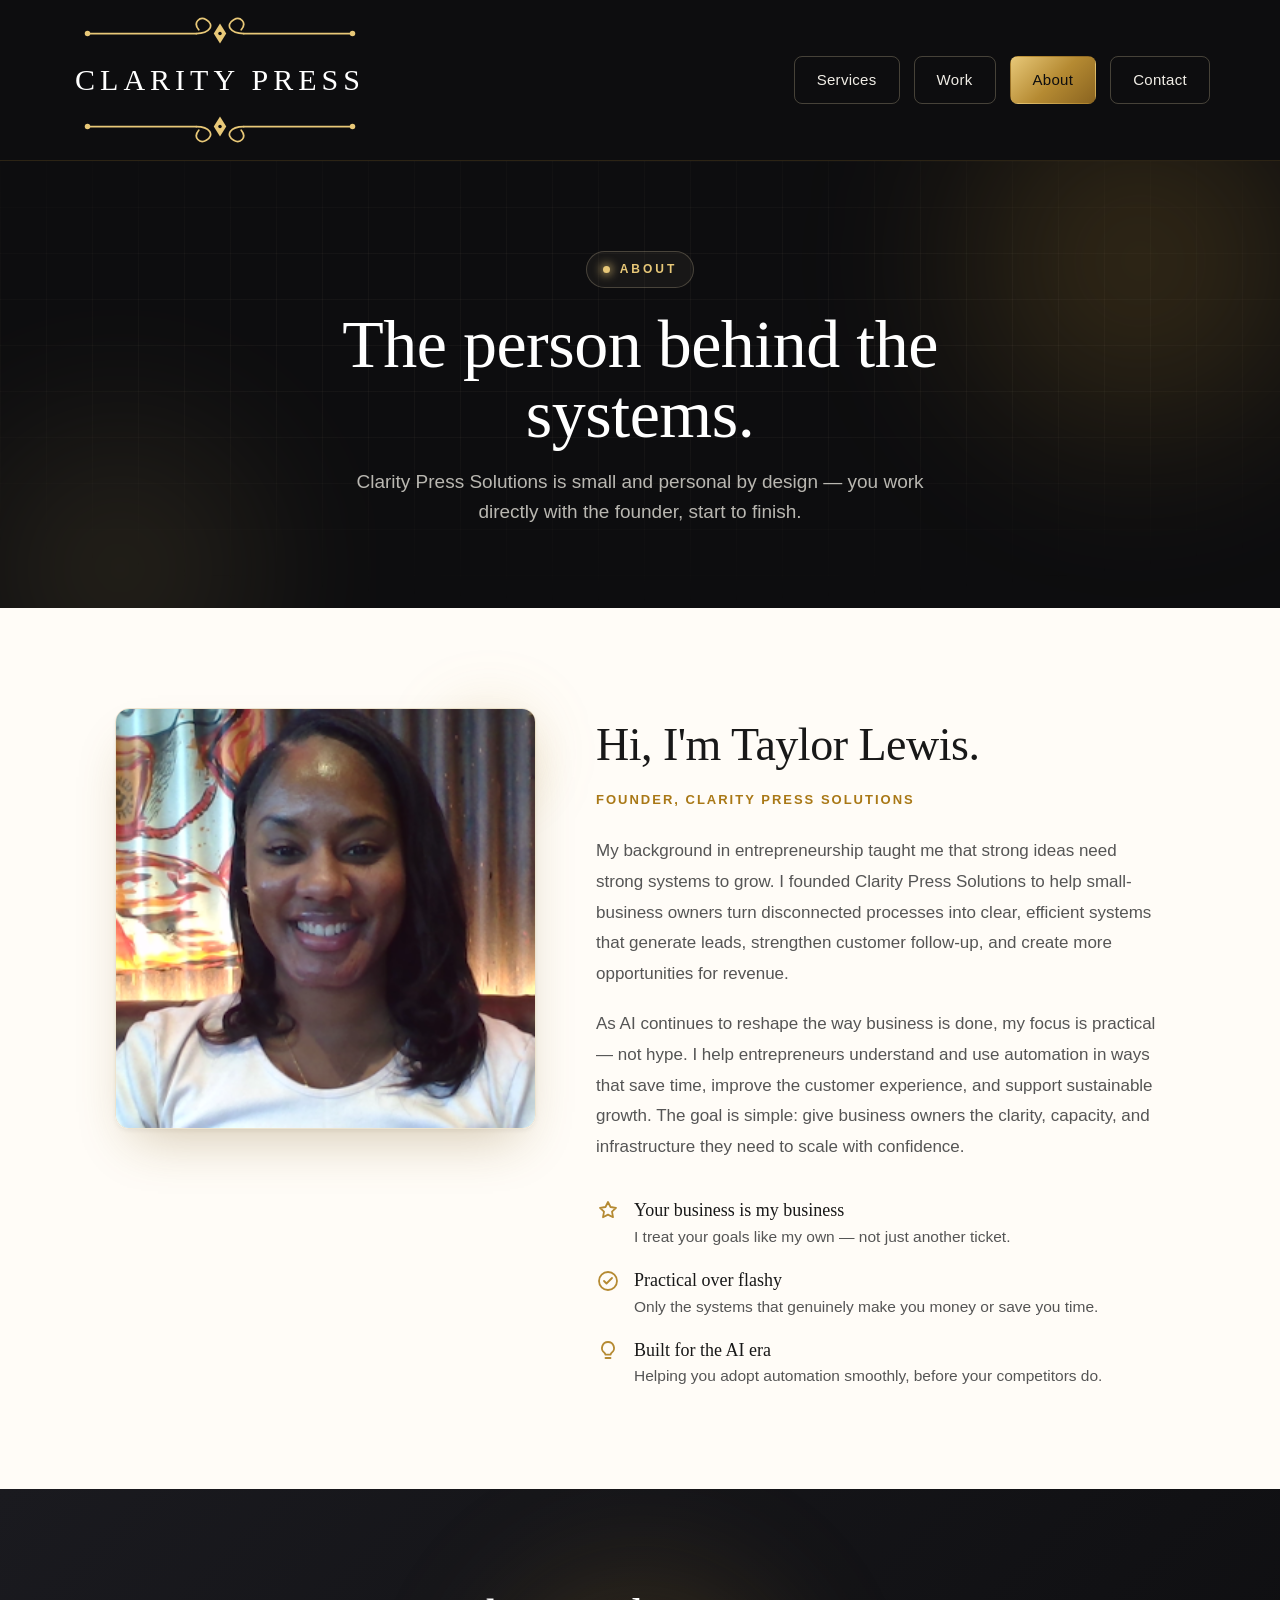
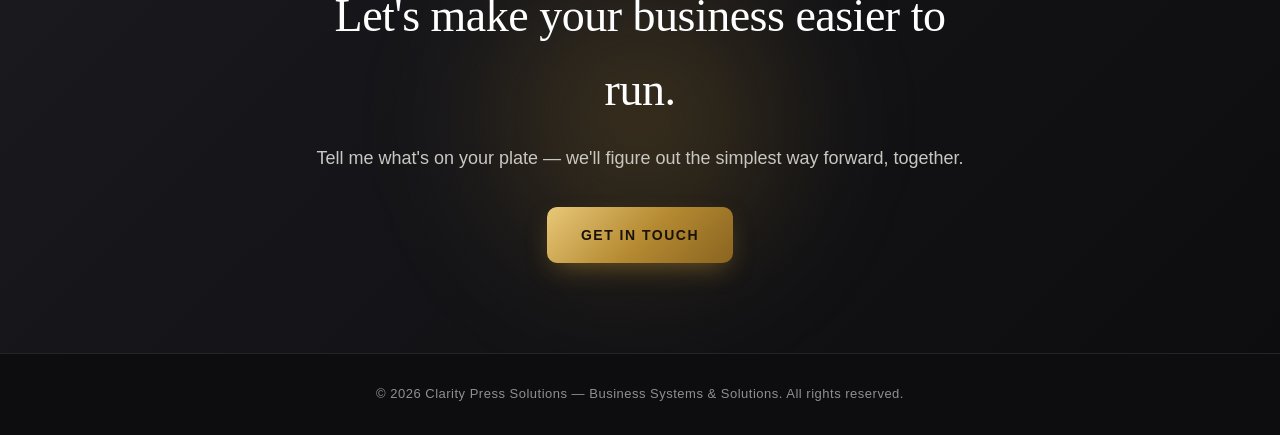
==== commit a4ba0ad2: "Rewrite About page founder bio" ====
--- a/about.html
+++ b/about.html
@@ -49,7 +49,7 @@
       <div class="page-header-inner">
         <div class="eyebrow"><span class="dot"></span> ABOUT</div>
         <h1>The person behind the systems.</h1>
-        <p>Clarity Press Solutions is small and personal by design &mdash; a close-knit team that stays hands-on from first conversation to launch.</p>
+        <p>Clarity Press Solutions is small and personal by design &mdash; you work directly with the founder, start to finish.</p>
       </div>
     </header>
 
@@ -62,41 +62,36 @@
 
         <div class="about-body reveal">
           <h2>Hi, I'm Taylor Lewis.</h2>
-          <span class="about-role">Founder &amp; Business Systems Strategist</span>
+          <span class="about-role">Founder, Clarity Press Solutions</span>
 
           <p>
-            I help small businesses turn scattered, manual operations into
-            streamlined systems that run themselves.
+            My background in entrepreneurship taught me that strong ideas need strong
+            systems to grow. I founded Clarity Press Solutions to help small-business
+            owners turn disconnected processes into clear, efficient systems that
+            generate leads, strengthen customer follow-up, and create more opportunities
+            for revenue.
           </p>
 
           <p>
-            Great businesses aren't built on hustle alone &mdash; they're built on
-            systems. After years studying entrepreneurship from every angle, one truth
-            kept surfacing: most businesses don't stall from a lack of effort, they
-            stall because their systems can't keep up with their ambition. That's the
-            problem I solve &mdash; designing the websites, lead pipelines, CRMs, and
-            automations that turn daily chaos into predictable growth.
-          </p>
-
-          <p>
-            We're in the middle of the biggest shift business has seen in a generation.
-            AI and automation aren't optional anymore &mdash; and my job is to make sure
-            you're on the right side of it, with infrastructure that reclaims your time,
-            captures every opportunity, and <strong>compounds into lasting revenue.</strong>
+            As AI continues to reshape the way business is done, my focus is practical
+            &mdash; not hype. I help entrepreneurs understand and use automation in ways
+            that save time, improve the customer experience, and support sustainable
+            growth. The goal is simple: give business owners the clarity, capacity, and
+            infrastructure they need to scale with confidence.
           </p>
 
           <div class="about-values">
             <div class="about-value">
               <svg viewBox="0 0 24 24" fill="none" stroke="#B58A32" stroke-width="1.8" stroke-linecap="round" stroke-linejoin="round" aria-hidden="true"><path d="M12 3 l2.5 5 5.5 0.8 -4 3.9 1 5.5 -5-2.6 -5 2.6 1 -5.5 -4 -3.9 5.5 -0.8 z"/></svg>
-              <div><b>Invested in your outcome</b><span>Your goals become mine. I measure success by your growth &mdash; not by tickets closed.</span></div>
+              <div><b>Your business is my business</b><span>I treat your goals like my own &mdash; not just another ticket.</span></div>
             </div>
             <div class="about-value">
               <svg viewBox="0 0 24 24" fill="none" stroke="#B58A32" stroke-width="1.8" stroke-linecap="round" stroke-linejoin="round" aria-hidden="true"><circle cx="12" cy="12" r="9"/><path d="M8 12 l2.5 2.5 L16 9"/></svg>
-              <div><b>Substance over spectacle</b><span>Every system earns its place by saving time or driving revenue &mdash; never built just to impress.</span></div>
+              <div><b>Practical over flashy</b><span>Only the systems that genuinely make you money or save you time.</span></div>
             </div>
             <div class="about-value">
               <svg viewBox="0 0 24 24" fill="none" stroke="#B58A32" stroke-width="1.8" stroke-linecap="round" stroke-linejoin="round" aria-hidden="true"><path d="M12 3 a6 6 0 0 1 3.6 10.8 c-0.6 0.5-0.9 1.1-0.9 1.8 h-5.4 c0-0.7-0.3-1.3-0.9-1.8 A6 6 0 0 1 12 3 z"/><line x1="9.5" y1="19" x2="14.5" y2="19"/></svg>
-              <div><b>Built for what's next</b><span>I position your business to adopt automation and AI seamlessly &mdash; moving ahead while competitors wait.</span></div>
+              <div><b>Built for the AI era</b><span>Helping you adopt automation smoothly, before your competitors do.</span></div>
             </div>
           </div>
 
@@ -105,56 +100,10 @@
       </div>
     </section>
 
-    <section class="services">
-      <div class="services-container">
-        <div class="section-label reveal">THE TEAM</div>
-        <h2 class="reveal">A team in your corner.</h2>
-        <p class="services-intro reveal">
-          Clarity Press Solutions is intentionally small &mdash; but you're never
-          relying on a single set of hands. Behind every project is a team covering
-          strategy, client partnerships, and technical build, so work keeps moving
-          and every detail is handled.
-        </p>
-
-        <div class="services-grid stagger">
-
-          <div class="service-card">
-            <span class="icon-chip">
-              <svg class="service-icon" viewBox="0 0 42 42" fill="none" stroke="#B58A32" stroke-width="1.8" stroke-linecap="round" stroke-linejoin="round" aria-hidden="true">
-                <circle cx="16" cy="15" r="4.5"/><path d="M8.5 31 c0 -5 3.5 -7.5 7.5 -7.5 s7.5 2.5 7.5 7.5"/><circle cx="29" cy="17" r="3.5"/><path d="M26 31 c0 -4 1.5 -7 6 -7 s5 3 5 6"/>
-              </svg>
-            </span>
-            <h3>Strategy &amp; Client Partnerships</h3>
-            <p>Understanding your business, mapping the right solution, and guiding the relationship from first conversation to launch.</p>
-          </div>
-
-          <div class="service-card">
-            <span class="icon-chip">
-              <svg class="service-icon" viewBox="0 0 42 42" fill="none" stroke="#B58A32" stroke-width="1.8" stroke-linecap="round" stroke-linejoin="round" aria-hidden="true">
-                <circle cx="21" cy="21" r="5"/><path d="M21 5 v4 M21 33 v4 M5 21 h4 M33 21 h4 M9.7 9.7 l2.8 2.8 M29.5 29.5 l2.8 2.8 M32.3 9.7 l-2.8 2.8 M12.5 29.5 l-2.8 2.8"/>
-              </svg>
-            </span>
-            <h3>Automation &amp; Technical Build</h3>
-            <p>The heavy lifting behind your systems &mdash; funnels, integrations, and automations engineered to run reliably.</p>
-          </div>
-
-          <div class="service-card">
-            <span class="icon-chip">
-              <svg class="service-icon" viewBox="0 0 42 42" fill="none" stroke="#B58A32" stroke-width="1.8" stroke-linecap="round" stroke-linejoin="round" aria-hidden="true">
-                <path d="M21 6 L36 14 L21 22 L6 14 Z"/><path d="M7 20.5 L21 28 L35 20.5"/><path d="M7 27 L21 34.5 L35 27"/>
-              </svg>
-            </span>
-            <h3>Design &amp; Delivery</h3>
-            <p>Bringing it all into clean, polished systems that are easy to use, look the part, and are built to last.</p>
-          </div>
-
-        </div>
-      </div>
-    </section>
-
     <section class="cta-band">
       <div class="cta-band-inner reveal">
         <h2>Let's make your business easier to run.</h2>
+        <p>Tell me what's on your plate &mdash; we'll figure out the simplest way forward, together.</p>
         <a class="button" href="contact.html">GET IN TOUCH</a>
       </div>
     </section>
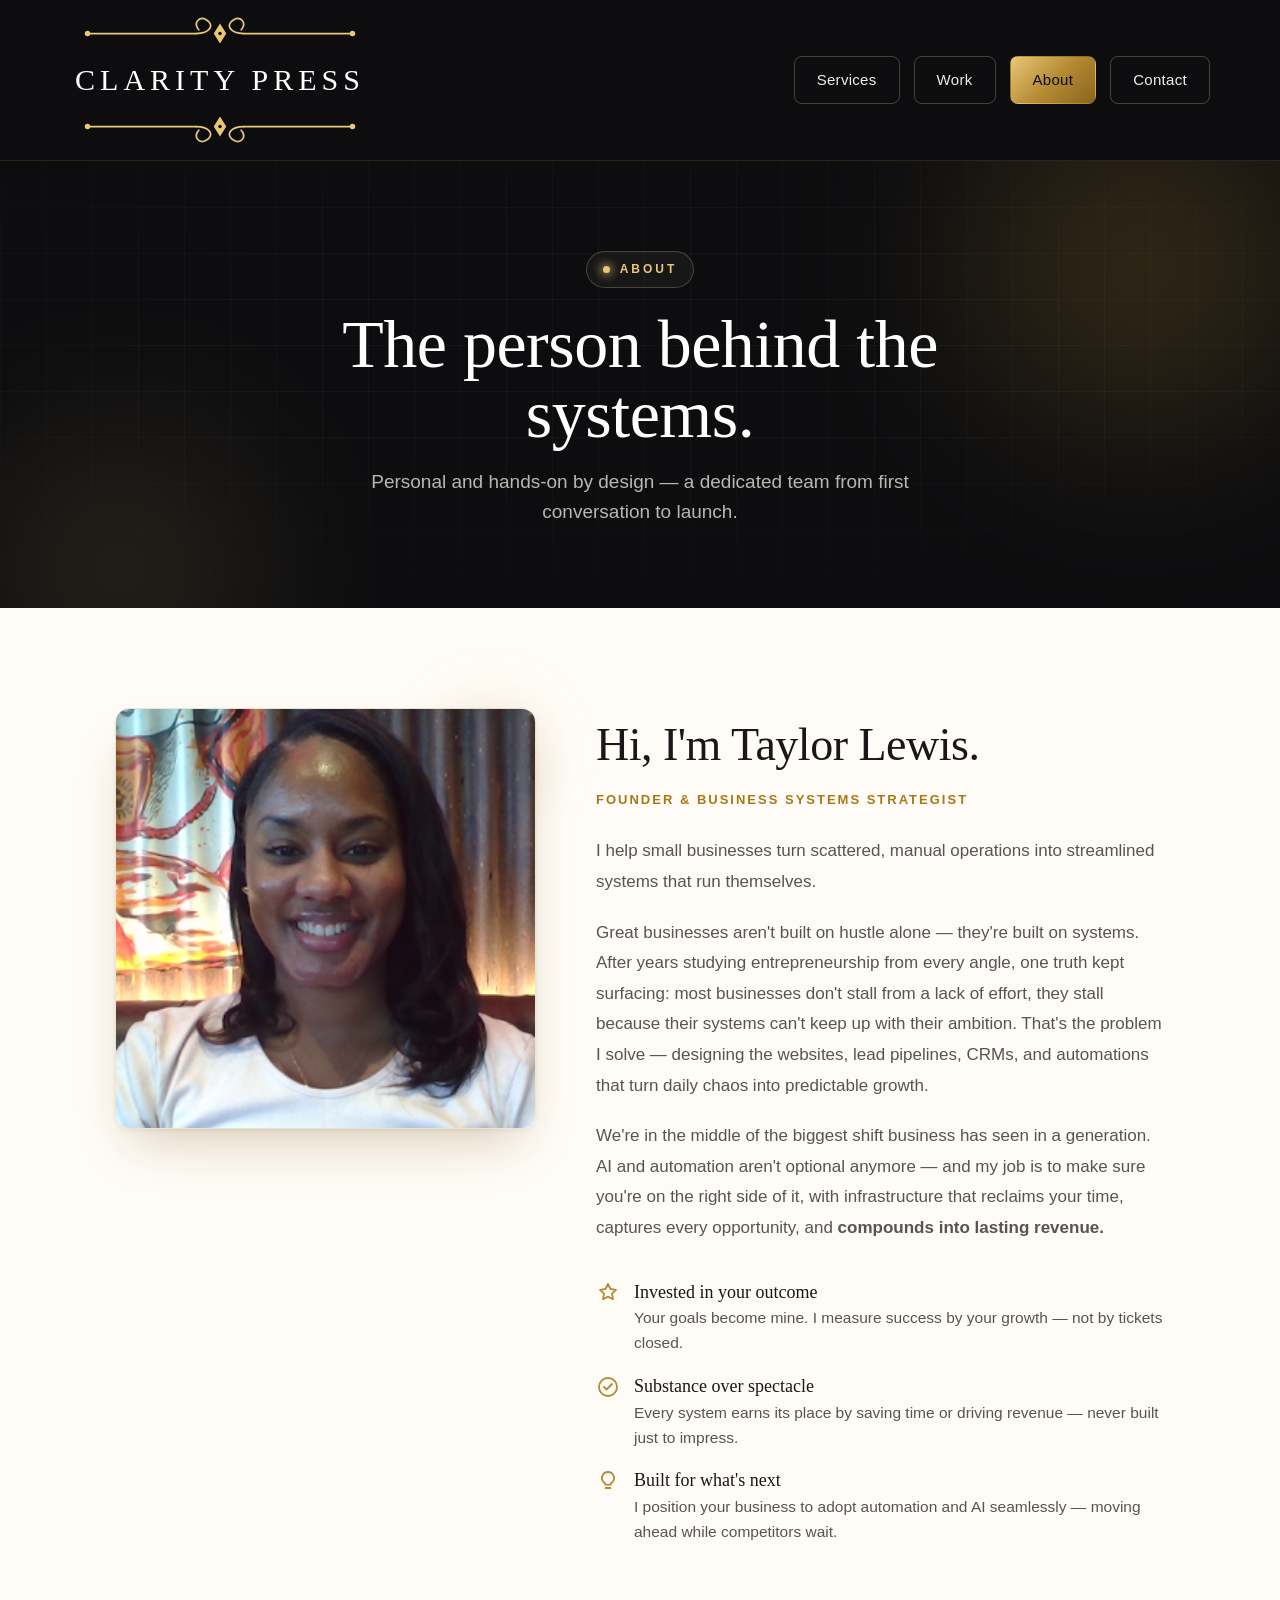
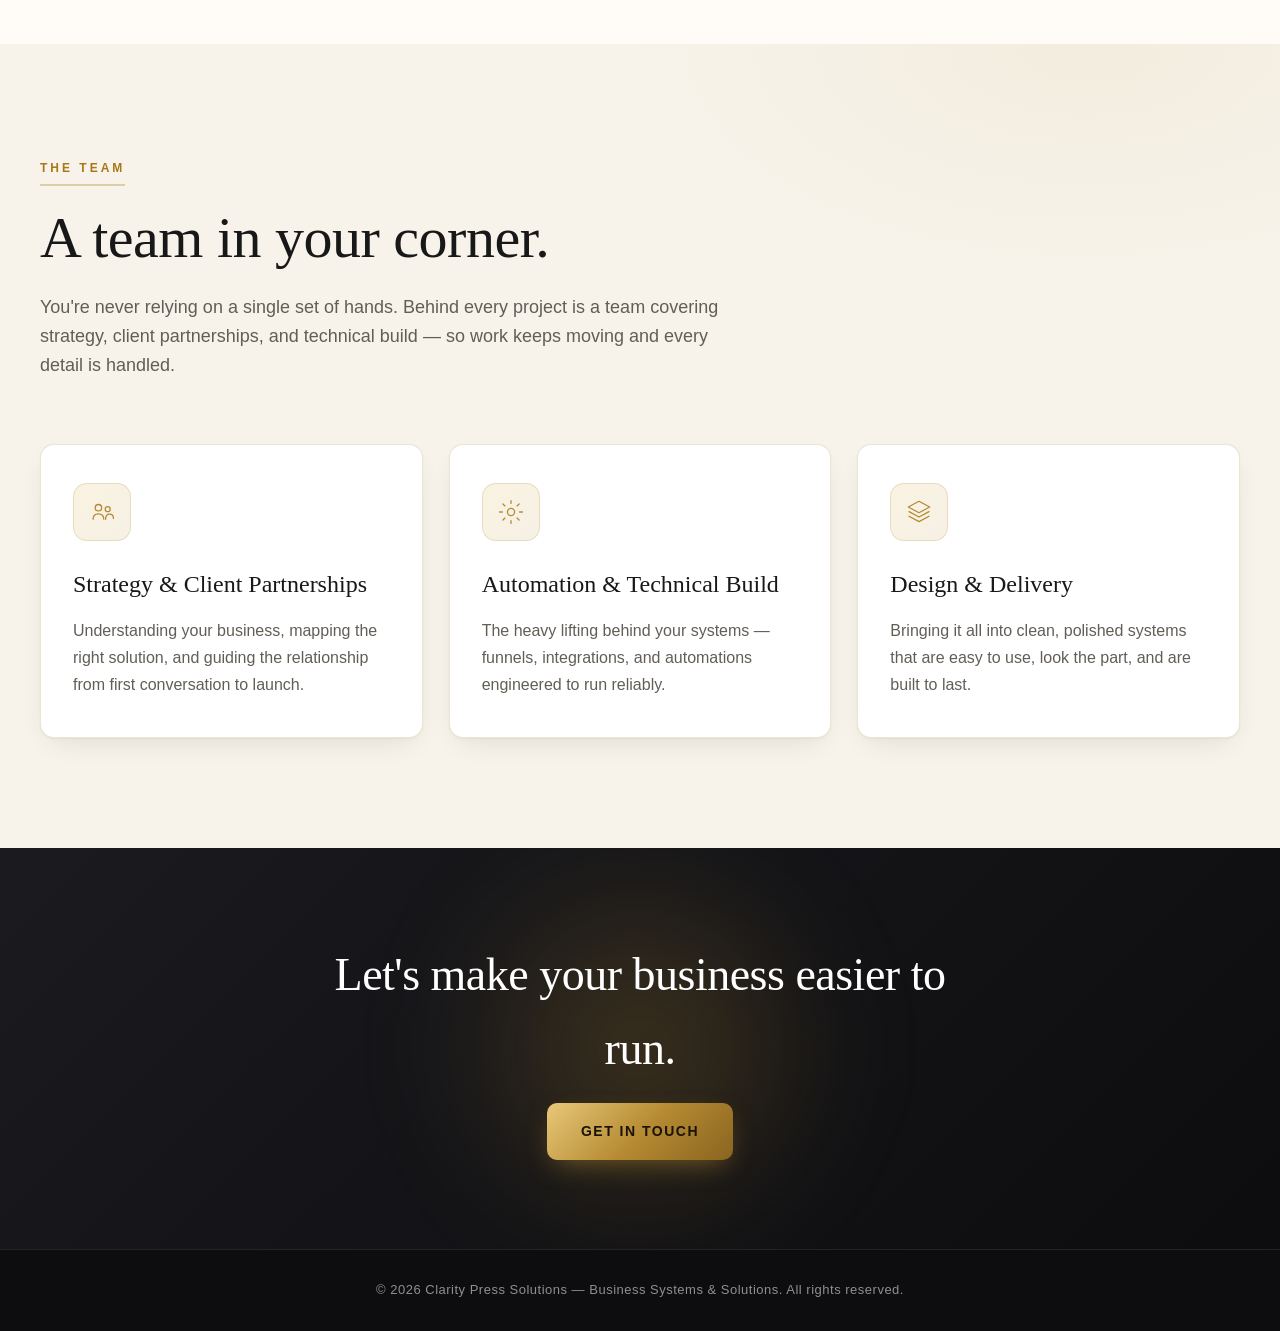
==== commit 07a79a2e: "Reword About header and team intro to drop 'small' framing Co-Authored-By: Claude Opus 4.8 <noreply@" ====
--- a/about.html
+++ b/about.html
@@ -49,7 +49,7 @@
       <div class="page-header-inner">
         <div class="eyebrow"><span class="dot"></span> ABOUT</div>
         <h1>The person behind the systems.</h1>
-        <p>Clarity Press Solutions is small and personal by design &mdash; you work directly with the founder, start to finish.</p>
+        <p>Personal and hands-on by design &mdash; a dedicated team from first conversation to launch.</p>
       </div>
     </header>
 
@@ -62,36 +62,41 @@
 
         <div class="about-body reveal">
           <h2>Hi, I'm Taylor Lewis.</h2>
-          <span class="about-role">Founder, Clarity Press Solutions</span>
+          <span class="about-role">Founder &amp; Business Systems Strategist</span>
 
           <p>
-            My background in entrepreneurship taught me that strong ideas need strong
-            systems to grow. I founded Clarity Press Solutions to help small-business
-            owners turn disconnected processes into clear, efficient systems that
-            generate leads, strengthen customer follow-up, and create more opportunities
-            for revenue.
+            I help small businesses turn scattered, manual operations into
+            streamlined systems that run themselves.
           </p>
 
           <p>
-            As AI continues to reshape the way business is done, my focus is practical
-            &mdash; not hype. I help entrepreneurs understand and use automation in ways
-            that save time, improve the customer experience, and support sustainable
-            growth. The goal is simple: give business owners the clarity, capacity, and
-            infrastructure they need to scale with confidence.
+            Great businesses aren't built on hustle alone &mdash; they're built on
+            systems. After years studying entrepreneurship from every angle, one truth
+            kept surfacing: most businesses don't stall from a lack of effort, they
+            stall because their systems can't keep up with their ambition. That's the
+            problem I solve &mdash; designing the websites, lead pipelines, CRMs, and
+            automations that turn daily chaos into predictable growth.
+          </p>
+
+          <p>
+            We're in the middle of the biggest shift business has seen in a generation.
+            AI and automation aren't optional anymore &mdash; and my job is to make sure
+            you're on the right side of it, with infrastructure that reclaims your time,
+            captures every opportunity, and <strong>compounds into lasting revenue.</strong>
           </p>
 
           <div class="about-values">
             <div class="about-value">
               <svg viewBox="0 0 24 24" fill="none" stroke="#B58A32" stroke-width="1.8" stroke-linecap="round" stroke-linejoin="round" aria-hidden="true"><path d="M12 3 l2.5 5 5.5 0.8 -4 3.9 1 5.5 -5-2.6 -5 2.6 1 -5.5 -4 -3.9 5.5 -0.8 z"/></svg>
-              <div><b>Your business is my business</b><span>I treat your goals like my own &mdash; not just another ticket.</span></div>
+              <div><b>Invested in your outcome</b><span>Your goals become mine. I measure success by your growth &mdash; not by tickets closed.</span></div>
             </div>
             <div class="about-value">
               <svg viewBox="0 0 24 24" fill="none" stroke="#B58A32" stroke-width="1.8" stroke-linecap="round" stroke-linejoin="round" aria-hidden="true"><circle cx="12" cy="12" r="9"/><path d="M8 12 l2.5 2.5 L16 9"/></svg>
-              <div><b>Practical over flashy</b><span>Only the systems that genuinely make you money or save you time.</span></div>
+              <div><b>Substance over spectacle</b><span>Every system earns its place by saving time or driving revenue &mdash; never built just to impress.</span></div>
             </div>
             <div class="about-value">
               <svg viewBox="0 0 24 24" fill="none" stroke="#B58A32" stroke-width="1.8" stroke-linecap="round" stroke-linejoin="round" aria-hidden="true"><path d="M12 3 a6 6 0 0 1 3.6 10.8 c-0.6 0.5-0.9 1.1-0.9 1.8 h-5.4 c0-0.7-0.3-1.3-0.9-1.8 A6 6 0 0 1 12 3 z"/><line x1="9.5" y1="19" x2="14.5" y2="19"/></svg>
-              <div><b>Built for the AI era</b><span>Helping you adopt automation smoothly, before your competitors do.</span></div>
+              <div><b>Built for what's next</b><span>I position your business to adopt automation and AI seamlessly &mdash; moving ahead while competitors wait.</span></div>
             </div>
           </div>
 
@@ -100,10 +105,55 @@
       </div>
     </section>
 
+    <section class="services">
+      <div class="services-container">
+        <div class="section-label reveal">THE TEAM</div>
+        <h2 class="reveal">A team in your corner.</h2>
+        <p class="services-intro reveal">
+          You're never relying on a single set of hands. Behind every project is a
+          team covering strategy, client partnerships, and technical build &mdash; so
+          work keeps moving and every detail is handled.
+        </p>
+
+        <div class="services-grid stagger">
+
+          <div class="service-card">
+            <span class="icon-chip">
+              <svg class="service-icon" viewBox="0 0 42 42" fill="none" stroke="#B58A32" stroke-width="1.8" stroke-linecap="round" stroke-linejoin="round" aria-hidden="true">
+                <circle cx="16" cy="15" r="4.5"/><path d="M8.5 31 c0 -5 3.5 -7.5 7.5 -7.5 s7.5 2.5 7.5 7.5"/><circle cx="29" cy="17" r="3.5"/><path d="M26 31 c0 -4 1.5 -7 6 -7 s5 3 5 6"/>
+              </svg>
+            </span>
+            <h3>Strategy &amp; Client Partnerships</h3>
+            <p>Understanding your business, mapping the right solution, and guiding the relationship from first conversation to launch.</p>
+          </div>
+
+          <div class="service-card">
+            <span class="icon-chip">
+              <svg class="service-icon" viewBox="0 0 42 42" fill="none" stroke="#B58A32" stroke-width="1.8" stroke-linecap="round" stroke-linejoin="round" aria-hidden="true">
+                <circle cx="21" cy="21" r="5"/><path d="M21 5 v4 M21 33 v4 M5 21 h4 M33 21 h4 M9.7 9.7 l2.8 2.8 M29.5 29.5 l2.8 2.8 M32.3 9.7 l-2.8 2.8 M12.5 29.5 l-2.8 2.8"/>
+              </svg>
+            </span>
+            <h3>Automation &amp; Technical Build</h3>
+            <p>The heavy lifting behind your systems &mdash; funnels, integrations, and automations engineered to run reliably.</p>
+          </div>
+
+          <div class="service-card">
+            <span class="icon-chip">
+              <svg class="service-icon" viewBox="0 0 42 42" fill="none" stroke="#B58A32" stroke-width="1.8" stroke-linecap="round" stroke-linejoin="round" aria-hidden="true">
+                <path d="M21 6 L36 14 L21 22 L6 14 Z"/><path d="M7 20.5 L21 28 L35 20.5"/><path d="M7 27 L21 34.5 L35 27"/>
+              </svg>
+            </span>
+            <h3>Design &amp; Delivery</h3>
+            <p>Bringing it all into clean, polished systems that are easy to use, look the part, and are built to last.</p>
+          </div>
+
+        </div>
+      </div>
+    </section>
+
     <section class="cta-band">
       <div class="cta-band-inner reveal">
         <h2>Let's make your business easier to run.</h2>
-        <p>Tell me what's on your plate &mdash; we'll figure out the simplest way forward, together.</p>
         <a class="button" href="contact.html">GET IN TOUCH</a>
       </div>
     </section>
--- a/styles.css
+++ b/styles.css
@@ -1288,9 +1288,14 @@
   padding: 36px;
 }
 
+.form-card-heading { margin-bottom: 26px; }
+.form-card-heading h2 { font-family: Georgia, serif; font-size: 28px; font-weight: normal; line-height: 1.2; margin-bottom: 8px; }
+.form-card-heading p { color: var(--ink-soft); font-size: 15px; line-height: 1.6; }
+.field-row { display: grid; grid-template-columns: 1fr 1fr; gap: 16px; }
 .field { margin-bottom: 20px; }
 .field label { display: block; font-size: 13px; font-weight: 700; letter-spacing: 0.5px; margin-bottom: 8px; color: var(--ink); }
-.field input, .field textarea {
+.optional { font-weight: 400; color: #8a857c; }
+.field input, .field textarea, .field select {
   width: 100%;
   padding: 13px 15px;
   border: 1px solid var(--gold-border);
@@ -1301,13 +1306,13 @@
   background: var(--cream);
   transition: border-color 0.25s ease, box-shadow 0.25s ease;
 }
-.field input:focus, .field textarea:focus {
+.field select { appearance: none; background-image: linear-gradient(45deg, transparent 50%, var(--gold) 50%), linear-gradient(135deg, var(--gold) 50%, transparent 50%); background-position: calc(100% - 19px) 50%, calc(100% - 14px) 50%; background-size: 5px 5px, 5px 5px; background-repeat: no-repeat; padding-right: 40px; }
+.field input:focus, .field textarea:focus, .field select:focus {
   outline: none;
   border-color: var(--gold);
   box-shadow: 0 0 0 3px rgba(181,138,50,0.15);
 }
-.field textarea { resize: vertical; min-height: 130px; }
-
+.field textarea { resize: vertical; min-height: 150px; }
 .form-card .button { width: 100%; text-align: center; border: none; cursor: pointer; font-family: inherit; }
 
 .form-hint { font-size: 13px; color: var(--ink-soft); margin-top: 14px; text-align: center; }
@@ -1364,6 +1369,7 @@
   .page-header { padding: 70px 22px 60px; }
   .case-top, .case-body { padding: 30px 26px; }
   .form-card { padding: 28px 22px; }
+  .field-row { grid-template-columns: 1fr; gap: 0; }
 }
 
 /* ===== REDUCED MOTION ===== */
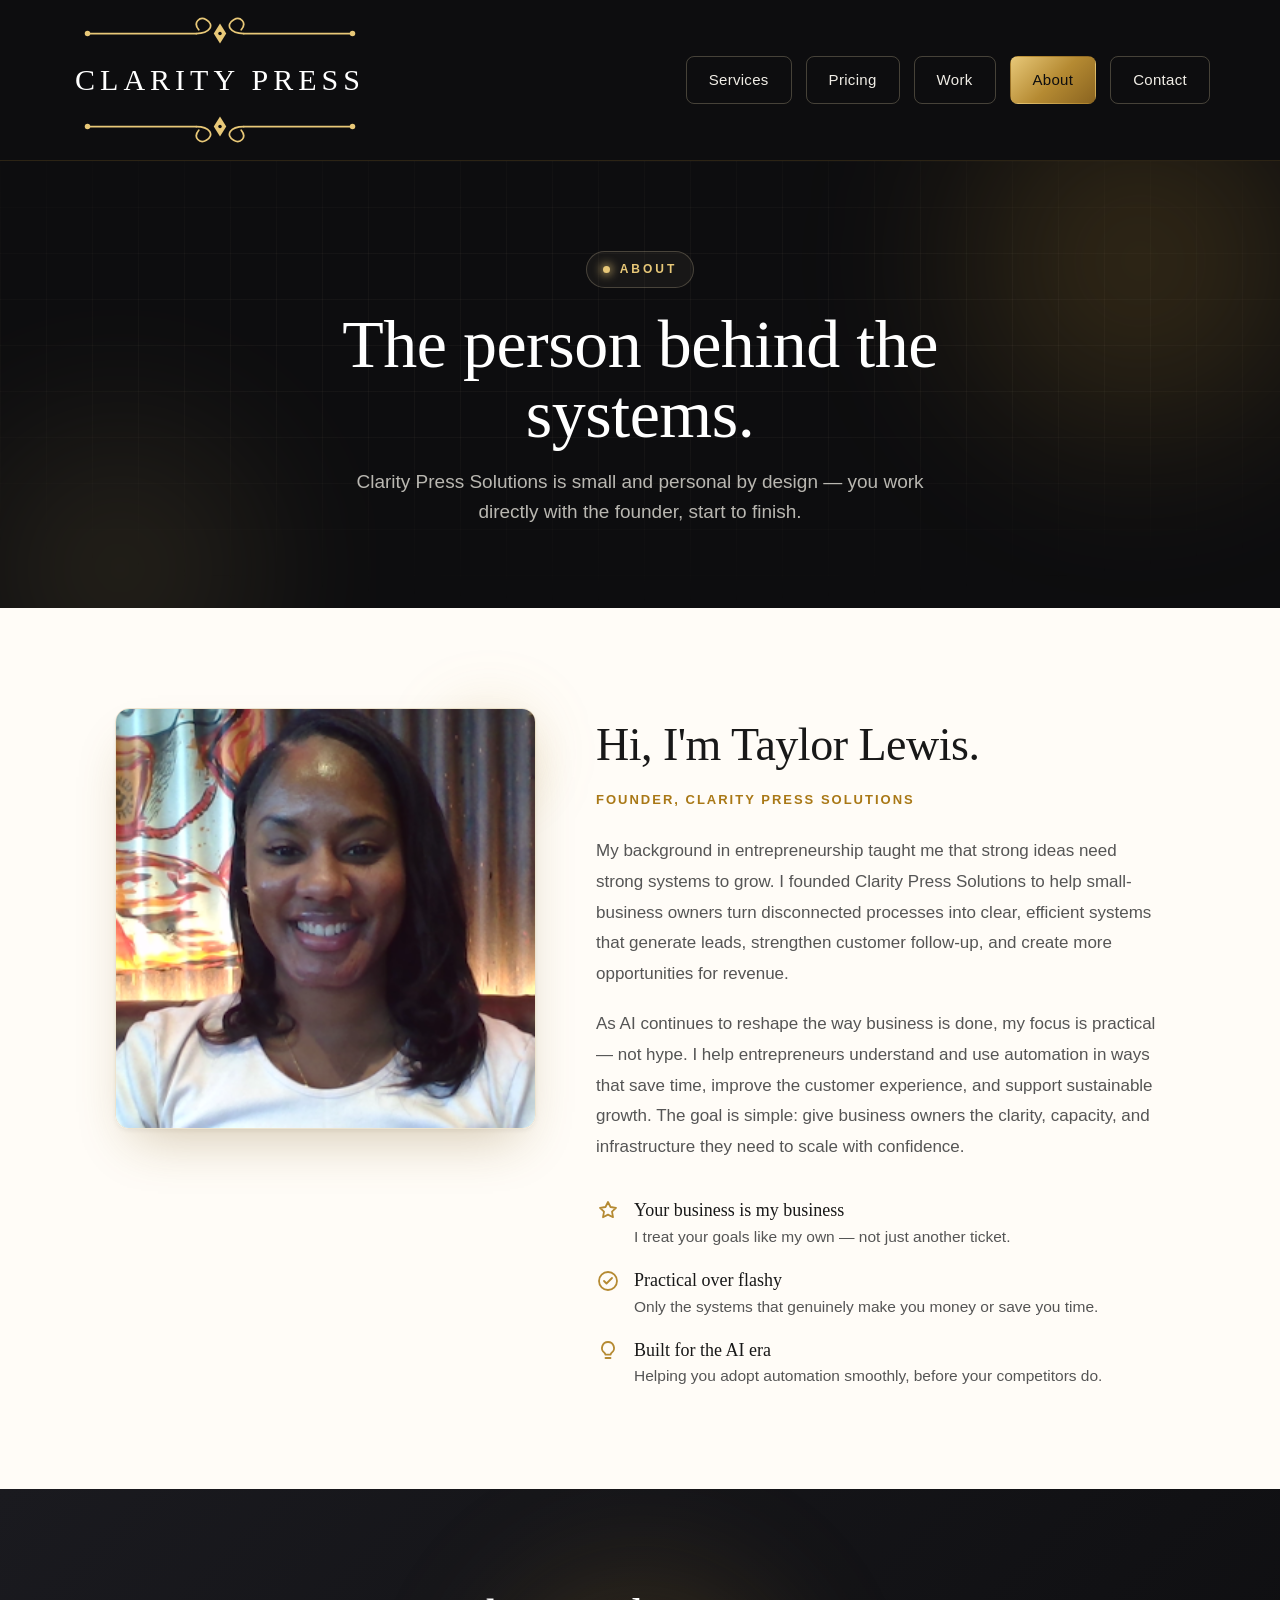
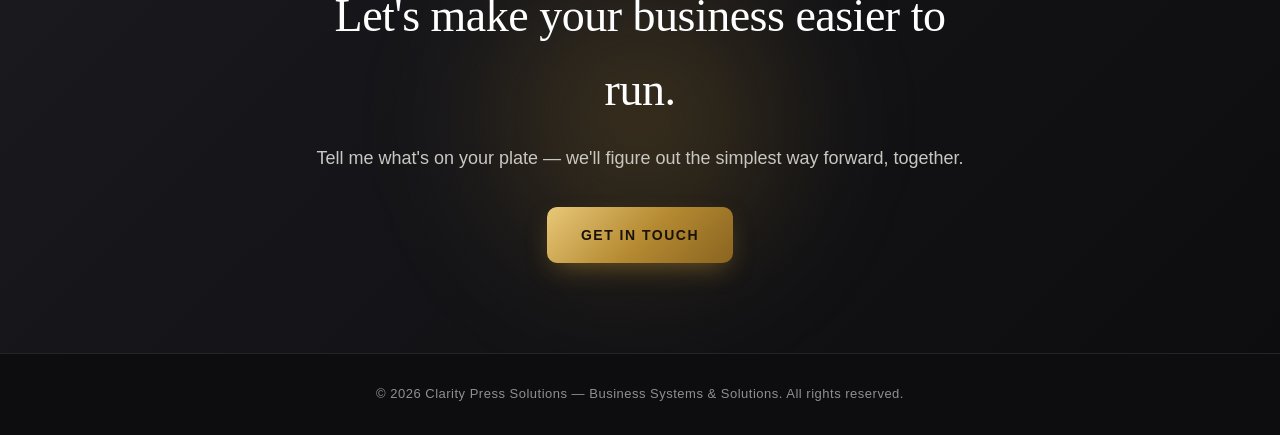
==== commit 214e5d7e: "Add Pricing link to site navigation" ====
--- a/about.html
+++ b/about.html
@@ -34,6 +34,7 @@
       </a>
       <div class="nav-links">
         <a href="services.html">Services</a>
+        <a href="pricing.html">Pricing</a>
         <a href="work.html">Work</a>
         <a href="about.html" class="active">About</a>
         <a href="contact.html">Contact</a>
@@ -49,7 +50,7 @@
       <div class="page-header-inner">
         <div class="eyebrow"><span class="dot"></span> ABOUT</div>
         <h1>The person behind the systems.</h1>
-        <p>Personal and hands-on by design &mdash; a dedicated team from first conversation to launch.</p>
+        <p>Clarity Press Solutions is small and personal by design &mdash; you work directly with the founder, start to finish.</p>
       </div>
     </header>
 
@@ -62,41 +63,36 @@
 
         <div class="about-body reveal">
           <h2>Hi, I'm Taylor Lewis.</h2>
-          <span class="about-role">Founder &amp; Business Systems Strategist</span>
+          <span class="about-role">Founder, Clarity Press Solutions</span>
 
           <p>
-            I help small businesses turn scattered, manual operations into
-            streamlined systems that run themselves.
+            My background in entrepreneurship taught me that strong ideas need strong
+            systems to grow. I founded Clarity Press Solutions to help small-business
+            owners turn disconnected processes into clear, efficient systems that
+            generate leads, strengthen customer follow-up, and create more opportunities
+            for revenue.
           </p>
 
           <p>
-            Great businesses aren't built on hustle alone &mdash; they're built on
-            systems. After years studying entrepreneurship from every angle, one truth
-            kept surfacing: most businesses don't stall from a lack of effort, they
-            stall because their systems can't keep up with their ambition. That's the
-            problem I solve &mdash; designing the websites, lead pipelines, CRMs, and
-            automations that turn daily chaos into predictable growth.
-          </p>
-
-          <p>
-            We're in the middle of the biggest shift business has seen in a generation.
-            AI and automation aren't optional anymore &mdash; and my job is to make sure
-            you're on the right side of it, with infrastructure that reclaims your time,
-            captures every opportunity, and <strong>compounds into lasting revenue.</strong>
+            As AI continues to reshape the way business is done, my focus is practical
+            &mdash; not hype. I help entrepreneurs understand and use automation in ways
+            that save time, improve the customer experience, and support sustainable
+            growth. The goal is simple: give business owners the clarity, capacity, and
+            infrastructure they need to scale with confidence.
           </p>
 
           <div class="about-values">
             <div class="about-value">
               <svg viewBox="0 0 24 24" fill="none" stroke="#B58A32" stroke-width="1.8" stroke-linecap="round" stroke-linejoin="round" aria-hidden="true"><path d="M12 3 l2.5 5 5.5 0.8 -4 3.9 1 5.5 -5-2.6 -5 2.6 1 -5.5 -4 -3.9 5.5 -0.8 z"/></svg>
-              <div><b>Invested in your outcome</b><span>Your goals become mine. I measure success by your growth &mdash; not by tickets closed.</span></div>
+              <div><b>Your business is my business</b><span>I treat your goals like my own &mdash; not just another ticket.</span></div>
             </div>
             <div class="about-value">
               <svg viewBox="0 0 24 24" fill="none" stroke="#B58A32" stroke-width="1.8" stroke-linecap="round" stroke-linejoin="round" aria-hidden="true"><circle cx="12" cy="12" r="9"/><path d="M8 12 l2.5 2.5 L16 9"/></svg>
-              <div><b>Substance over spectacle</b><span>Every system earns its place by saving time or driving revenue &mdash; never built just to impress.</span></div>
+              <div><b>Practical over flashy</b><span>Only the systems that genuinely make you money or save you time.</span></div>
             </div>
             <div class="about-value">
               <svg viewBox="0 0 24 24" fill="none" stroke="#B58A32" stroke-width="1.8" stroke-linecap="round" stroke-linejoin="round" aria-hidden="true"><path d="M12 3 a6 6 0 0 1 3.6 10.8 c-0.6 0.5-0.9 1.1-0.9 1.8 h-5.4 c0-0.7-0.3-1.3-0.9-1.8 A6 6 0 0 1 12 3 z"/><line x1="9.5" y1="19" x2="14.5" y2="19"/></svg>
-              <div><b>Built for what's next</b><span>I position your business to adopt automation and AI seamlessly &mdash; moving ahead while competitors wait.</span></div>
+              <div><b>Built for the AI era</b><span>Helping you adopt automation smoothly, before your competitors do.</span></div>
             </div>
           </div>
 
@@ -105,55 +101,10 @@
       </div>
     </section>
 
-    <section class="services">
-      <div class="services-container">
-        <div class="section-label reveal">THE TEAM</div>
-        <h2 class="reveal">A team in your corner.</h2>
-        <p class="services-intro reveal">
-          You're never relying on a single set of hands. Behind every project is a
-          team covering strategy, client partnerships, and technical build &mdash; so
-          work keeps moving and every detail is handled.
-        </p>
-
-        <div class="services-grid stagger">
-
-          <div class="service-card">
-            <span class="icon-chip">
-              <svg class="service-icon" viewBox="0 0 42 42" fill="none" stroke="#B58A32" stroke-width="1.8" stroke-linecap="round" stroke-linejoin="round" aria-hidden="true">
-                <circle cx="16" cy="15" r="4.5"/><path d="M8.5 31 c0 -5 3.5 -7.5 7.5 -7.5 s7.5 2.5 7.5 7.5"/><circle cx="29" cy="17" r="3.5"/><path d="M26 31 c0 -4 1.5 -7 6 -7 s5 3 5 6"/>
-              </svg>
-            </span>
-            <h3>Strategy &amp; Client Partnerships</h3>
-            <p>Understanding your business, mapping the right solution, and guiding the relationship from first conversation to launch.</p>
-          </div>
-
-          <div class="service-card">
-            <span class="icon-chip">
-              <svg class="service-icon" viewBox="0 0 42 42" fill="none" stroke="#B58A32" stroke-width="1.8" stroke-linecap="round" stroke-linejoin="round" aria-hidden="true">
-                <circle cx="21" cy="21" r="5"/><path d="M21 5 v4 M21 33 v4 M5 21 h4 M33 21 h4 M9.7 9.7 l2.8 2.8 M29.5 29.5 l2.8 2.8 M32.3 9.7 l-2.8 2.8 M12.5 29.5 l-2.8 2.8"/>
-              </svg>
-            </span>
-            <h3>Automation &amp; Technical Build</h3>
-            <p>The heavy lifting behind your systems &mdash; funnels, integrations, and automations engineered to run reliably.</p>
-          </div>
-
-          <div class="service-card">
-            <span class="icon-chip">
-              <svg class="service-icon" viewBox="0 0 42 42" fill="none" stroke="#B58A32" stroke-width="1.8" stroke-linecap="round" stroke-linejoin="round" aria-hidden="true">
-                <path d="M21 6 L36 14 L21 22 L6 14 Z"/><path d="M7 20.5 L21 28 L35 20.5"/><path d="M7 27 L21 34.5 L35 27"/>
-              </svg>
-            </span>
-            <h3>Design &amp; Delivery</h3>
-            <p>Bringing it all into clean, polished systems that are easy to use, look the part, and are built to last.</p>
-          </div>
-
-        </div>
-      </div>
-    </section>
-
     <section class="cta-band">
       <div class="cta-band-inner reveal">
         <h2>Let's make your business easier to run.</h2>
+        <p>Tell me what's on your plate &mdash; we'll figure out the simplest way forward, together.</p>
         <a class="button" href="contact.html">GET IN TOUCH</a>
       </div>
     </section>
